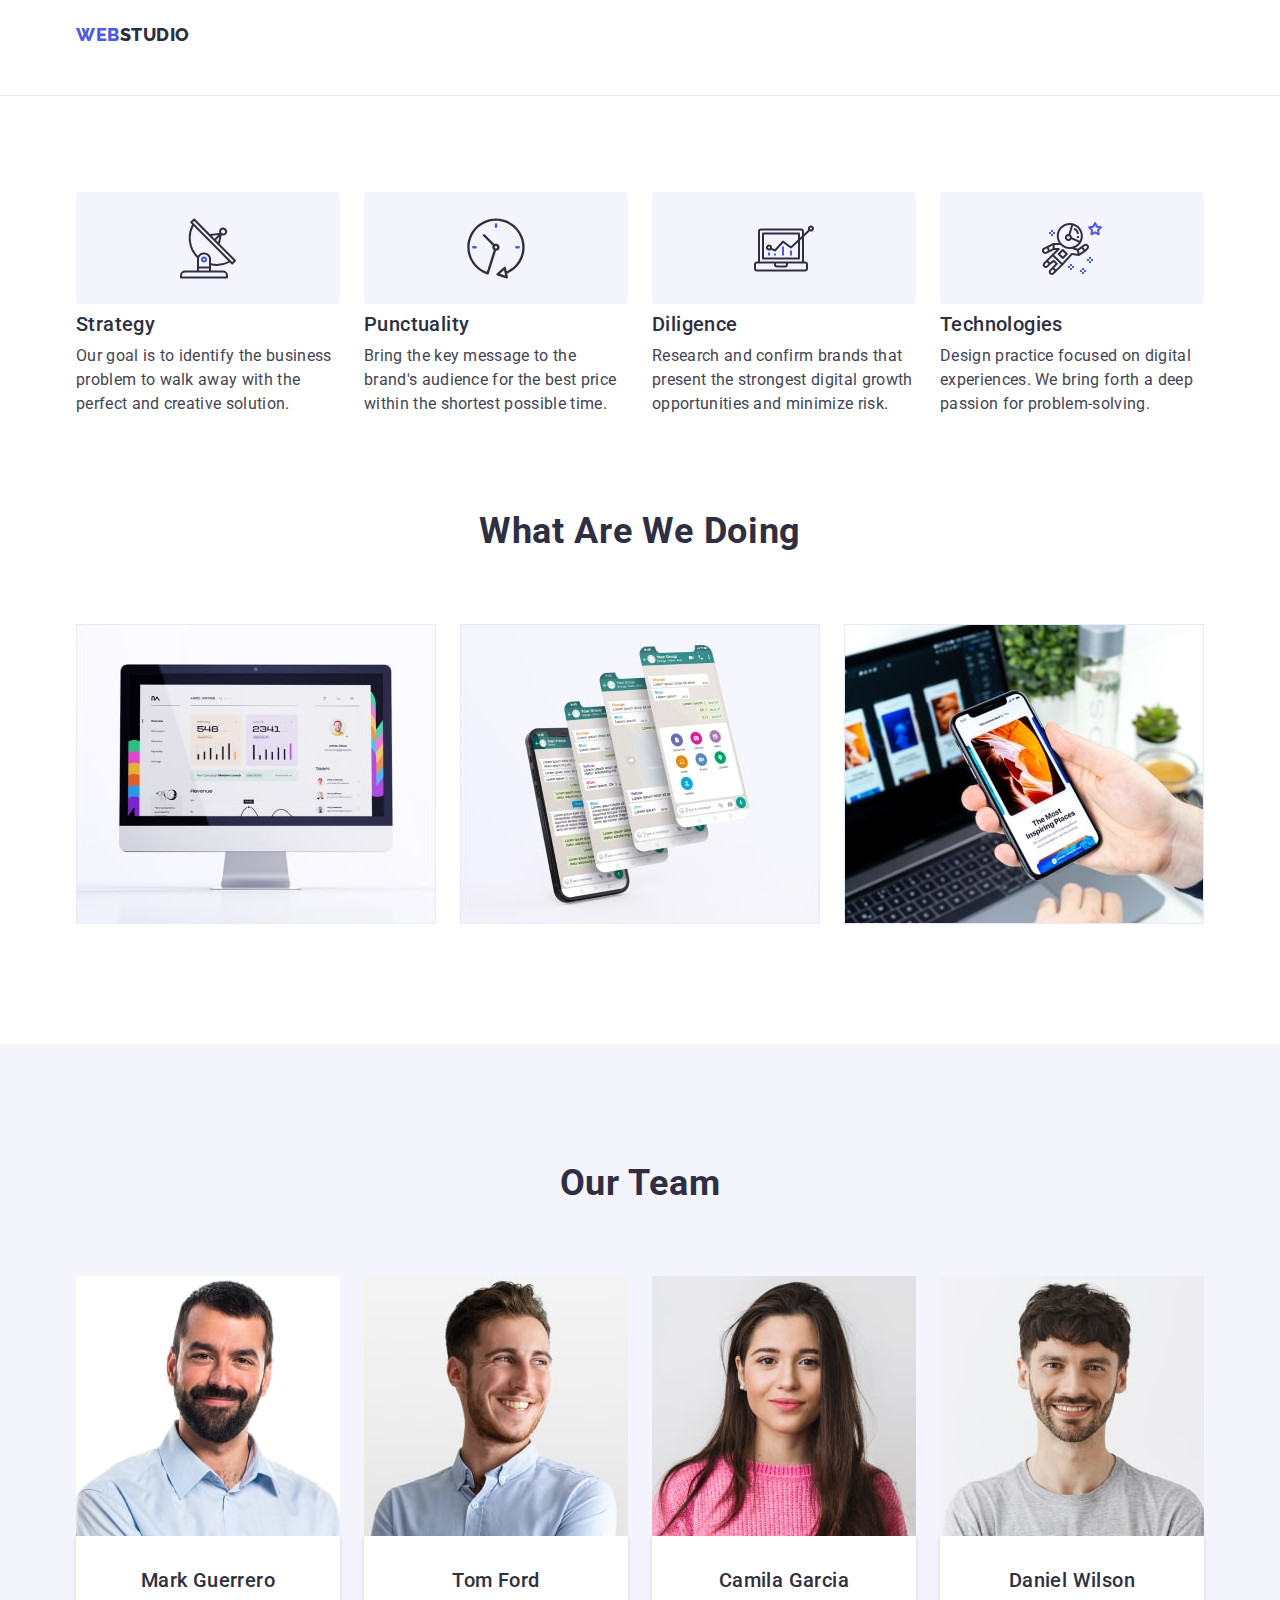
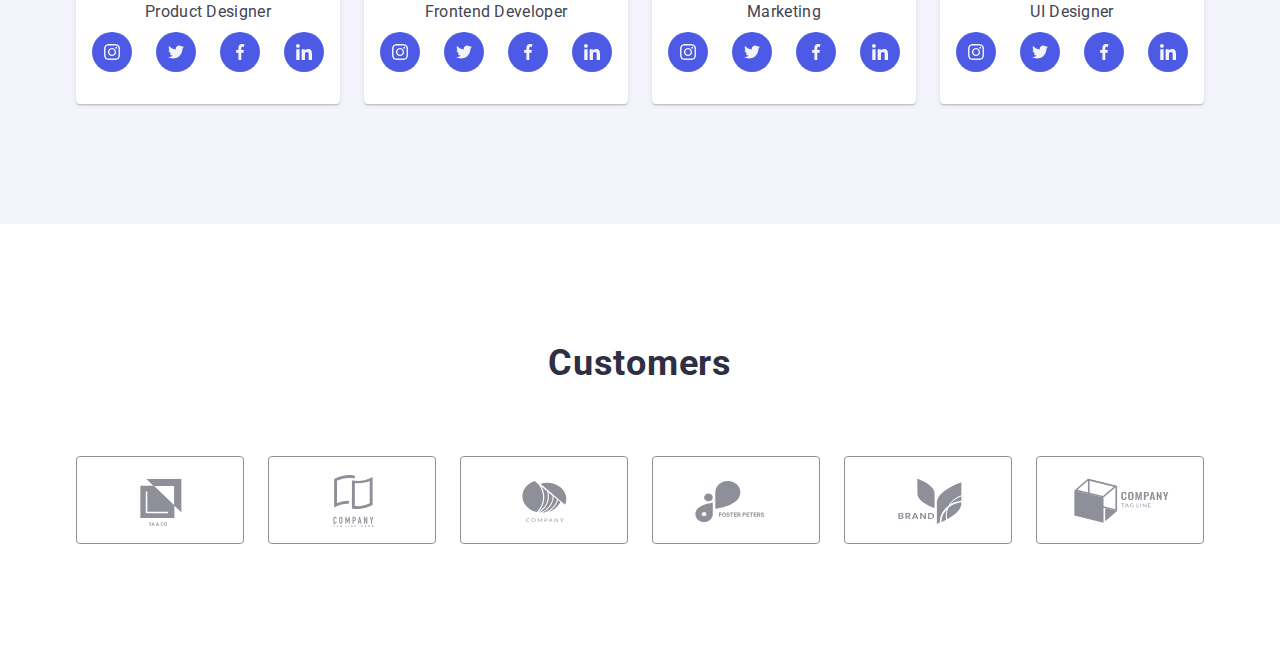
==== index.html @ 1ae174f0 "work-7.2" ====
<!DOCTYPE html>
<html lang="en">
<head>
    <meta charset="UTF-8">
    <meta http-equiv="X-UA-Compatible" content="IE=edge">
    <meta name="viewport" content="width=device-width, initial-scale=1.0">
    <title>WebStudio</title>
    <link rel="stylesheet" href="./css/style.css">
    <link rel="stylesheet" href="./css/media.css">
    <link rel="preconnect" href="https://fonts.googleapis.com">
    <link rel="preconnect" href="https://fonts.gstatic.com" crossorigin>
    <link href="https://fonts.googleapis.com/css2?family=Raleway:wght@800&family=Roboto:wght@400;500;700;900&display=swap"
        rel="stylesheet">
</head>
    <header class="header">
        <div class="container header-container">
            <nav class="nav_header">
                <a class="logo link" href="./index.html">Web<span class="span">Studio</span></a>
            <ul class="header-menu list">
                <li><a class="link-menu link link-presence link-menu-active" href="./index.html">Studio</a></li>
                <li><a class="link-menu link" href="./portfolio.html">Portfolio</a></li> 
                <li><a class="link-menu link" href="">Contacts</a></li>
            </ul>
            </nav>
            <address class="adress-items">
            <ul class="adress-menu list">
                <li><a class="adress link" href="mailto:info@devstudio.com">info@devstudio.com</a></li>
                <li><a class="adress link" href="tel:+110001111111">+11 (000) 111-11-11</a></li>
            </ul>
            </address>
        </div>
        <button class="mobile-menu-open" type="button" data-mobil-open>
            <svg class="icon-burger" width="32" height="22">
                <use href="./images/symbol-defs.svg#icon-charm_menu-hamburger"></use>
            </svg>
        </button>
        <div class="mobile-menu is-hidden" data-mobil>
            <div class="container mobile-menu-container">
                <button class="close-mobile-button" data-mobil-close type="button">
                    <svg class="close-mobile-button-icon">
                        <use href="./images/symbol-defs.svg#icon-close-black"></use>
                    </svg>
                </button>
                <div class="mobile-thumb">
                    <ul class="mobile-nav list">
                        <li class="mobile-nav-item">
                            <a class="mobile-nav-link link current" href="./index.html">Studio</a>
                        </li>
                        <li class="mobile-nav-item">
                            <a class="mobile-nav-link link" href="./portfolio.html">Portfolio</a>
                        </li>
                        <li class="mobile-nav-item">
                            <a class="mobile-nav-link link" href="#">Contacts</a>
                        </li>
                    </ul>
                    <div class="soc-thumb">
                        <address class="mobile-contacts">
                            <ul class="mobile-contacts-list list">
                                <li class="mobile-contacts-list-item">
                                    <a class="mobile-contacts-list-item-link link tel" href="tel:+110001111111">+11 (000)
                                        111-11-11</a>
                                </li>
                                <li class="mobile-contacts-list-item">
                                    <a class="mobile-contacts-list-item-link link mail"
                                        href="mailto:info@devstudio.com">info@devstudio.com</a>
                                </li>
                            </ul>
                        </address>
                        <ul class="mobile-soc-list list">
                            <li class="mobile-soc-list-item">
                                <a class="mobile-soc-link link" href="#">
                                    <svg class="mobile-soc-icon">
                                        <use href="./images/icons/symbol-defs.svg#icon-instagram"></use>
                                    </svg>
                                </a>
                            </li>
                            <li class="mobile-soc-list-item">
                                <a class="mobile-soc-link link" href="#">
                                    <svg class="mobile-soc-icon">
                                        <use href="./images/icons/symbol-defs.svg#icon-twitter"></use>
                                    </svg>
                                </a>
                            </li>
                            <li class="mobile-soc-list-item">
                                <a class="mobile-soc-link link" href="#">
                                    <svg class="mobile-soc-icon">
                                        <use href="./images/icons/symbol-defs.svg#icon-facebook"></use>
                                    </svg>
                                </a>
                            </li>
                            <li class="mobile-soc-list-item">
                                <a class="mobile-soc-link link" href="#">
                                    <svg class="mobile-soc-icon">
                                        <use href="./images/icons/symbol-defs.svg#icon-linkedin"></use>
                                    </svg>
                                </a>
                            </li>
                        </ul>
                    </div>
                </div>
            </div>
        </div>
    </header>
    <main>
            <!--<section class="page">
                <div class="container">
                    <h1 class="title">Effective Solutions for Your Business</h1>
                    <button class="button" data-modal-open type="button">Order Service</button>
                </div >
            </section> -->
            <section class="caption">
                <div class="container">
                    <h2 hidden class="invisible-text">list</h2>
                    <ul class="caption-list list">
                        <li class="list-caption">
                            <div class="advantages">
                                <svg width="60" height="65">
                                    <use href="./images/symbol-defs.svg#icon-antenna"></use>
                                </svg>
                            </div>
                                <h3 class="section-subtitle">Strategy</h3>
                                <p class="text-suptitle">Our goal is to identify the business
                                    problem to walk away with the perfect and creative solution.</p>
                        </li>
                        <li class="list-caption">
                            <div class="advantages">
                                <svg width="60" height="65">
                                    <use href="./images/symbol-defs.svg#icon-clock"></use>
                                </svg>
                            </div>
                                <h3 class="section-subtitle">Punctuality</h3>
                                <p class="text-suptitle">Bring the key message to the brand's audience for the best price within the
                                    shortest possible
                                    time.</p>
                        </li>
                        <li class="list-caption">
                            <div class="advantages">
                                <svg width="60" height="65">
                                    <use href="./images/symbol-defs.svg#icon-diagram"></use>
                                </svg>
                            </div>
                                <h3 class="section-subtitle">Diligence</h3>
                                <p class="text-suptitle">Research and confirm brands that present the strongest digital growth
                                    opportunities and
                                    minimize risk.</p>
                        </li>
                        <li class="list-caption">
                            <div class="advantages">
                                <svg width="60" height="65">
                                    <use href="./images/symbol-defs.svg#icon-astronaut"></use>
                                </svg>
                            </div>
                                <h3 class="section-subtitle">Technologies</h3>
                                <p class="text-suptitle">Design practice focused on digital experiences. We bring forth a deep
                                    passion for
                                    problem-solving.</p>
                        </li>
                    </ul>
                </div>
            </section>
            <section class="menu">
                <div class="container">
                    <h2 class="menu-title">What are we doing</h2>
                    <ul class="img-items list">
                        <li class="menu-img"><img src="./images/img_1.jpg" alt="computer" width="360"></li>
                        <li class="menu-img"><img src="./images/img_2.jpg" alt="website" width="360"></li>
                        <li class="menu-img"><img src="./images/img_3.jpg" alt="mobile" width="360"></li>
                    </ul>
                </div >
            </section>
            <section class="list-teams">
                <div class="container">  <!--teams-container-->
                    <h2 class="team-title">Our Team</h2>
                    <ul class="team-items list">
                        <li class="team-desc">
                            <img src="./images/img_4.jpg" alt="foto" width="264">
                            <div class="team-pl">
                                <h3 class="name">Mark Guerrero</h3>
                                <p class="team-text">Product Designer</p>
                                <ul class="team-soc-list list">
                                    <li class="team-soc-item">
                                        <a href="" class="team-soc-link link">
                                            <svg width="16" height="16" class="team-soc-icon">
                                                <use href="./images/symbol-defs.svg#icon-instagram"></use>
                                            </svg>
                                        </a></li>
                                    <li class="team-soc-item">
                                        <a href="" class="team-soc-link link">
                                            <svg width="16" height="16" class="team-soc-icon">
                                                <use href="./images/symbol-defs.svg#icon-twitter"></use>
                                            </svg>
                                        </a></li>
                                    <li class="team-soc-item">
                                        <a href="" class="team-soc-link link">
                                            <svg width="16" height="16" class="team-soc-icon">
                                                <use href="./images/symbol-defs.svg#icon-facebook"></use>
                                            </svg>
                                        </a></li>
                                    <li class="team-soc-item">
                                        <a href="" class="team-soc-link link">
                                            <svg width="16" height="16" class="team-soc-icon">
                                                <use href="./images/symbol-defs.svg#icon-linkedin"></use>
                                            </svg>
                                        </a></li>
                                </ul>
                            </div >
                        </li>
                        <li class="team-desc">
                            <img src="./images/img_5.jpg" alt="foto" width="264">
                            <div class="team-pl">
                                <h3 class="name">Tom Ford</h3>
                                <p class="team-text">Frontend Developer</p>
                                <ul class="team-soc-list list">
                                    <li class="team-soc-item">
                                        <a href="" class="team-soc-link link">
                                            <svg width="16" height="16" class="team-soc-icon">
                                                <use href="./images/symbol-defs.svg#icon-instagram"></use>
                                            </svg>
                                        </a>
                                    </li>
                                    <li class="team-soc-item">
                                        <a href="" class="team-soc-link link">
                                            <svg width="16" height="16" class="team-soc-icon">
                                                <use href="./images/symbol-defs.svg#icon-twitter"></use>
                                            </svg>
                                        </a>
                                    </li>
                                    <li class="team-soc-item">
                                        <a href="" class="team-soc-link link">
                                            <svg width="16" height="16" class="team-soc-icon">
                                                <use href="./images/symbol-defs.svg#icon-facebook"></use>
                                            </svg>
                                        </a>
                                    </li>
                                    <li class="team-soc-item">
                                        <a href="" class="team-soc-link link">
                                            <svg width="16" height="16" class="team-soc-icon">
                                                <use href="./images/symbol-defs.svg#icon-linkedin"></use>
                                            </svg>
                                        </a>
                                    </li>
                                </ul>
                            </div >
                        </li>
                        <li class="team-desc">
                            <img src="./images/img_6.jpg" alt="foto" width="264">
                            <div class="team-pl">
                                <h3 class="name">Camila Garcia</h3>
                                <p class="team-text">Marketing</p>
                                <ul class="team-soc-list list">
                                    <li class="team-soc-item">
                                        <a href="" class="team-soc-link link">
                                            <svg width="16" height="16" class="team-soc-icon">
                                                <use href="./images/symbol-defs.svg#icon-instagram"></use>
                                            </svg>
                                        </a>
                                    </li>
                                    <li class="team-soc-item">
                                        <a href="" class="team-soc-link link">
                                            <svg width="16" height="16" class="team-soc-icon">
                                                <use href="./images/symbol-defs.svg#icon-twitter"></use>
                                            </svg>
                                        </a>
                                    </li>
                                    <li class="team-soc-item">
                                        <a href="" class="team-soc-link link">
                                            <svg width="16" height="16" class="team-soc-icon">
                                                <use href="./images/symbol-defs.svg#icon-facebook"></use>
                                            </svg>
                                        </a>
                                    </li>
                                    <li class="team-soc-item">
                                        <a href="" class="team-soc-link link">
                                            <svg width="16" height="16" class="team-soc-icon">
                                                <use href="./images/symbol-defs.svg#icon-linkedin"></use>
                                            </svg>
                                        </a>
                                    </li>
                                </ul>
                            </div >
                        </li>
                        <li class="team-desc">
                            <img src="./images/img_7.jpg" alt="foto" width="264">
                            <div class="team-pl">
                                <h3 class="name">Daniel Wilson</h3>
                                <p class="team-text">UI Designer</p>
                                <ul class="team-soc-list list">
                                    <li class="team-soc-item">
                                        <a href="" class="team-soc-link link">
                                            <svg width="16" height="16" class="team-soc-icon">
                                                <use href="./images/symbol-defs.svg#icon-instagram"></use>
                                            </svg>
                                        </a>
                                    </li>
                                    <li class="team-soc-item">
                                        <a href="" class="team-soc-link link">
                                            <svg width="16" height="16" class="team-soc-icon">
                                                <use href="./images/symbol-defs.svg#icon-twitter"></use>
                                            </svg>
                                        </a>
                                    </li>
                                    <li class="team-soc-item">
                                        <a href="" class="team-soc-link link">
                                            <svg width="16" height="16" class="team-soc-icon">
                                                <use href="./images/symbol-defs.svg#icon-facebook"></use>
                                            </svg>
                                        </a>
                                    </li>
                                    <li class="team-soc-item">
                                        <a href="" class="team-soc-link link">
                                            <svg width="16" height="16" class="team-soc-icon">
                                                <use href="./images/symbol-defs.svg#icon-linkedin"></use>
                                            </svg>
                                        </a>
                                    </li>
                                </ul>
                            </div >
                        </li>
                    </ul>
                </div >
            </section>
            <section class="section-customers">
                <div class="container">
                    <h2 class="customers-title">Customers</h2>
                    <ul class="customers-logo-box list">
                        <li class="customers-box">
                            <a href="" class="customers-block">
                                <svg width="104" height="56">
                                    <use href="./images/symbol-defs.svg#icon-logo-yaco"></use>
                                </svg>
                            </a>
                        </li>
                        <li class="customers-box">
                            <a href="" class="customers-block">
                                <svg width="104" height="56">
                                    <use href="./images/symbol-defs.svg#icon-logo-tagline"></use>
                                </svg>
                            </a>
                        </li>
                        <li class="customers-box">
                            <a href="" class="customers-block">
                                <svg width="104" height="56">
                                    <use href="./images/symbol-defs.svg#icon-logo-company"></use>
                                </svg>
                            </a>
                        </li>
                        <li class="customers-box">
                            <a href="" class="customers-block">
                                <svg width="104" height="56">
                                    <use href="./images/symbol-defs.svg#icon-logo-foster"></use>
                                </svg>
                            </a>
                        </li>
                        <li class="customers-box">
                            <a href="" class="customers-block">
                                <svg width="104" height="56">
                                    <use href="./images/symbol-defs.svg#icon-logo-brand"></use>
                                </svg>
                            </a>
                        </li>
                        <li class="customers-box">
                            <a href="" class="customers-block">
                                <svg width="104" height="56">
                                    <use href="./images/symbol-defs.svg#icon-logo-tagline2"></use>
                                </svg>
                            </a>
                        </li>
                    </ul>
                </div>
            </section>
    </main>
            <!--<footer class="footer">
                <div class="container footer-container">
                    <div class="footer-text-logo">
                        <a class="logo link" href="./index.html">Web<span class="span_footer">Studio</span></a>
                        <p class="footer-text">Increase the flow of customers and sales for your business with digital marketing &
                            growth solutions.</p>
                    </div>
                    <div class="footer-logo-group">
                        <p class="footer-social-text">Social media</p>
                        <ul class="footer-logo-block list">
                            <li class="footer-logo">
                                <a href="" class="footer-social-box">
                                    <svg width="24" height="24" class="footer-soc-icon">
                                        <use href="./images/symbol-defs.svg#icon-instagram"></use>
                                    </svg>
                                </a>
                            </li>
                            <li class="footer-logo">
                                <a href="" class="footer-social-box">
                                    <svg width="24" height="24">
                                        <use href="./images/symbol-defs.svg#icon-twitter"></use>
                                    </svg>
                                </a>
                            </li>
                            <li class="footer-logo">
                                <a href="" class="footer-social-box">
                                    <svg width="24" height="24">
                                        <use href="./images/symbol-defs.svg#icon-facebook"></use>
                                    </svg>
                                </a>
                            </li>
                            <li class="footer-logo">
                                <a href="" class="footer-social-box">
                                    <svg width="24" height="24">
                                        <use href="./images/symbol-defs.svg#icon-linkedin"></use>
                                    </svg>
                                </a>
                            </li>
                        </ul>
                    </div>
                    <div class="container3">
                        <form class="form-footer">
                            <p class="subscibe-title">Subscribe</p>
                            <div class="form-div">
                                <label class="label-sub">
                                    <input class="input-text" type="email" name="email" id="email" autocomplete="on" placeholder="E-mail" />
                                </label>
                                <button type="submit" class="btn-footer">
                                    <span class="btn-submit">Subscribe</span>
                                    <svg class="button-item" width="24" height="24">
                                        <use href="./images/symbol-defs.svg#icon-icon-send"></use>
                                    </svg>
                                </button>
                            </div>
                        </form>
                    </div>
                </div>
            </footer> -->
            <!--<div class="backdrop is-hidden" data-modal>
                <div class="modal">
                    <button type="button" class="modal-close" data-modal-close>
                        <svg width="8" height="8" class="modal-close-icon">
                            <use href="./images/symbol-defs.svg#icon-close-black"></use>
                        </svg>
                    </button>
                    <p class="modal-title" title="Modal title">Leave your contacts and we will call you back</p>
                    <form class="model-form">
                        <div class="modal-field">
                            <label for="name" class="modal-label-text">Name</label>
                            <div class="input-wrap">
                                <input type="tel" class="modal-input" name="User-phone">
                                <svg class="modal-input-icon" width="18px" height="24">
                                    <use href="./images/symbol-defs.svg#icon-person"></use>
                                </svg>
                            </div>
                        </div>
                        <div class="modal-field">
                            <label for="name" class="modal-label-text">Phone</label>
                            <div class="input-wrap">
                                <input type="tel" class="modal-input" name="User-phone">
                                <svg class="modal-input-icon" width="18px" height="24">
                                    <use href="./images/symbol-defs.svg#icon-phone"></use>
                                </svg>
                            </div>
                        </div>
                        <div class="modal-field">
                            <label for="name" class="modal-label-text">Email</label>
                            <div class="input-wrap">
                                <input type="tel" class="modal-input" name="User-phone">
                                <svg class="modal-input-icon" width="18px" height="24">
                                    <use href="./images/symbol-defs.svg#icon-email"></use>
                                </svg>
                            </div>
                            <div class="input-wrap">
                                <label class="modal-label-text" for="comment">Comment</label>
                                <textarea 
                                name="comment" 
                                id="comment" 
                                class="modal-textarea"
                                placeholder="Text input"
                                ></textarea>
                            </div>
                            <div class="modal-field">
                                <input class="modal-check visually-hidden"
                                type="checkbox"
                                id="privacy"
                                name="user-privacy"
                                value="true"
                                />
                                <label for="privacy" class="check-text">I accept the terms and conditions of the <a href="" class="check-text-link">Privacy Policy</a></label>
                                <button class="modal-btn-send" type="submit">Send</button>
                            </div>
                        </div>
                    </form>
                </div>
            </div> -->
            <script src="./js/model.js"></script>
</body>
</html>
---- css/style.css ----
*,
*::before,
*::after{
    box-sizing: border-box;
}

:root{
    --iris-color: #4D5AE5;
    --ocean-color: #404BBF;
    --navy-blue-color: #2E2F42;
    --slate-color: #434455;
    --light-slate-color: #8E8F99;
    --cornflower-color: #E7E9FC;
    --cloud-color: #F4F4FD;
    --grey-color: #2E2F42;
    --white-color: #ffffff;
    --green: #31D0AA;
    --dairy: #FCFCFC;
    --cornflower: #E7E9FC;
    --cubic: 250ms cubic-bezier(0.4, 0, 0.2, 1);
}

p, h1, h2, h3, h4, h5, h6 {
    margin: 0;
}

ul{
    padding-left: 0;
    margin: 0;
}

address{
    font-style: normal;
}

button{
    cursor: pointer;
}

body {
    font-family: 'Roboto', sans-serif;
    color: #434455;
    margin: 0;
}

img{
    display: block;
}

.list {
    list-style: none;
}

.link {
    text-decoration: none;
}

.container {
    padding-right: 15px;
    padding-left: 15px;
}

.visually-hidden {
    position: absolute;
    width: 1px;
    height: 1px;
    margin: -1px;
    border: 0;
    padding: 0;

    white-space: nowrap;
    clip-path: inset(100%);
    clip: rect(0 0 0 0);
    overflow: hidden;
}

/*-------------------------HEADER--------------------------*/

.header{
    padding-top: 24px;
    padding-bottom: 24px;
    border-bottom: 1px solid var(--cornflower-color);
}

.header-container{
    display: flex;
    align-items: center;
}

.header-menu{
    display: none;
}

/*.header-menu{
    display: flex;
    margin: 0 auto;
    gap: 40px;
}*/


.nav_header{
    display: flex;
    align-items: center;
    margin-right: auto;
}

.logo{
    font-family: 'Raleway', sans-serif;
    color: var(--iris-color);
    font-weight: 800;
    font-size: 18px;
    line-height: 1.17;          
    letter-spacing: 0.03em;
    text-transform: uppercase;
    margin-right: 76px;
}

.span {
    color: var(--grey-color);
}



.link-menu{
    color: var(--grey-color);
    font-family: 'Roboto', sans-serif;
    font-weight: 500;
    font-size: 16px;
    line-height: 1.5;
    letter-spacing: 0.02em;
    
    transition: color var(--cubic);
}

.link-presence::after{
    content:'';
    display: block;
    position: relative;
    top: 25px;
    width: 100%;
    height: 4px;
    border-radius: 2px;
    background-color: var(--ocean-color);

}

.link-menu:hover,
.link-menu:focus {                                                              
    color: var(--ocean-color);
}

.link-menu-active{
    color: var(--ocean-color);
}
.adress-menu {
    display: none;
}

/*.adress-menu {
    display: flex;
    margin: 0 auto;
    gap: 40px;
}*/

.adress{
    color: var(--slate-color);
    font-size: 16px;
    line-height: 1.5;
    text-decoration: none;
    letter-spacing: 0.02em;

    transition: color var(--cubic);
}

.adress:hover,
.adress:focus{   
    color: var(--ocean-color);
}
/*-------------------------MOBILE-MENU--------------------------*/
.mobile-menu-open {
    background-color: transparent;
    border: none;

    padding: 0;
    line-height: 0;
}

.mobile-menu {
    position: fixed;
    width: 100%;
    height: 100%;
    top: 0;
    left: 0;
    z-index: 100;

    background-color: #ffffff;
    box-shadow: 0px 2px 1px rgba(46, 47, 66, 0.08),
        0px 1px 1px rgba(46, 47, 66, 0.16), 0px 1px 6px rgba(46, 47, 66, 0.08);

    transition: opacity var(--anim-dur-func), visibility var(--anim-dur-func);
}

.is-hidden {
    opacity: 0;
    visibility: hidden;
    pointer-events: none;
}

.mobile-menu.is-hidden .mobile-menu {
    box-shadow: none;
    transform: translate(-50%, 100%) scale(0);
}

.mobile-menu-container {
    position: relative;
    height: 100%;
    padding-top: 80px;
    padding-left: 40px;
    padding-bottom: 40px;
}

.mobile-thumb {
    height: 100%;
    display: flex;
    flex-direction: column;
    justify-content: space-between;
}

.close-mobile-button {
    position: absolute;
    top: 24px;
    right: 24px;
    display: flex;
    justify-content: center;
    align-items: center;
    width: 24px;
    height: 24px;
    background-color: #e7e9fc10;
    border: 1px solid #2e2f4210;
    border-radius: 50%;
    transition: background-color var(--anim-dur-func), border var(--anim-dur-func);
}

.close-mobile-button:hover,
.close-mobile-button:focus {
    background-color: var(--accent-color);
    border-color: transparent;
}

.close-mobile-button-icon {
    width: 8px;
    height: 8px;
    fill: var(--grey-color);
    transition: fill var(--cubic);
}

.close-mobile-button:hover .close-mobile-button-icon,
.close-mobile-button:focus .close-mobile-button-icon {
    fill: #ffffff;
}

.mobile-nav-link {
    font-weight: 700;
    font-size: 36px;
    line-height: 1.11;
    letter-spacing: 0.02em;
    text-transform: capitalize;
    color: #2e2f42;
    transition: color var(--anim-dur-func);
}

.mobile-nav-link:hover,
.mobile-nav-link:focus {
    color: #404bbf;
}

.mobile-nav-item {
    margin-bottom: 40px;
}

.mobile-nav-link.current {
    color: var(--accent-color);
}

.mobile-contacts-list {
    display: flex;
    flex-direction: column;
    gap: 40px;
}

.mobile-contacts-list-item-link {
    transition: color var(--anim-dur-func);
}

.mobile-contacts-list-item-link.tel {
    font-weight: 700;
    font-size: 36px;
    line-height: 1.11;
    letter-spacing: 0.02em;
    text-transform: capitalize;
    font-style: normal;
    color: #434455;
}

.mobile-contacts-list-item-link.mail {
    font-style: normal;
    font-weight: 500;
    font-size: 20px;
    line-height: 1.2;
    letter-spacing: 0.02em;
    color: #434455;
}

.mobile-contacts-list-item-link:hover,
.mobile-contacts-list-item-link:focus {
    color: #4d5ae5;
}

.mobile-contacts {
    margin-bottom: 48px;
}

.mobile-soc-list {
    display: flex;
    gap: 56px;
    flex-wrap: wrap;
}

.mobile-soc-link {
    display: flex;
    justify-content: center;
    align-items: center;
    width: 40px;
    height: 40px;
    border-radius: 50%;
    background-color: #4d5ae5;
    transition: background-color var(--anim-dur-func);
}

.mobile-soc-link:hover,
.mobile-soc-link:focus {
    background-color: var(--accent-color);
}

.mobile-soc-icon {
    width: 24px;
    height: 24px;
    fill: #f4f4fd;
}

.menu {
    display: none;
}

.contacts {
    display: none;
}


/*-------------------------PAGE--------------------------*/

.page {
    background: var(--grey-color);
    background-image:linear-gradient(
    rgba(46, 47, 66, 0.7),
    rgba(46, 47, 66, 0.7)
    ),
    url(../images/hero-fon.jpg);
    background-repeat: no-repeat;
    background-position: center;
    background-size: cover;
    padding-top: 188px;
    padding-bottom: 188px;
    text-align: center;
    width: 1440px;
    margin-left: auto;
    margin-right: auto;
    
}

.title {
    font-weight: 700;
    color: var(--white-color);
    font-size: 56px;
    line-height: 1.07;
    letter-spacing: 0.02em;
    width: 496px;
    margin-right: auto;
    margin-left: auto;
    margin-bottom: 48px;
    
}

.button {
    font-family: 'Roboto', sans-serif;
    font-weight: 500;
    font-size: 16px;
    line-height: 1.5;
    letter-spacing: 0.04em;
    background-color: var(--iris-color);
    color: var(--white-color);
    padding: 16px 32px;
    box-shadow: 0px 4px 4px rgba(0, 0, 0, 0.15);
    border-radius: 4px;
    display: block;
    margin: 0 auto;
    border: none;

    transition: background-color var(--cubic);
}

.button:hover,
.button:focus { 
    background-color: var(--ocean-color);
}

.img-items{
    display: flex;
    gap: 24px;
}


/*-------------------------CAPTION--------------------------*/

.caption{
    padding-top: 96px;
    padding-bottom: 96px;
}

.caption-list{
    display: flex;
    flex-direction: column;
    gap: 72px;
}

.advantages {
    display: none;
}

.section-subtitle{
    margin-bottom: 8px;
    color: var(--grey-color);
    text-align: center;
    font-weight: 700;
    font-size: 36px;
    line-height: 1.11;
    letter-spacing: 0.02em;
}

.text-suptitle {
    font-size: 16px;
    font-weight: 500;
    line-height: 1.5;
    letter-spacing: 0.02em;
    color: var(--slate-color);
}

/*-------------------------MENU--------------------------*/

.menu {
    display: none;
}

.menu-title {
    font-weight: 700;
    font-size: 36px;
    line-height: 1.11;
    text-align: center;
    letter-spacing: 0.02em;
    text-transform: capitalize;
    color: var(--grey-color);
    margin-bottom: 72px;
}

.menu-img{}

/*-------------------------LIST_TEAMS--------------------------*/

.list-teams {
    background-color: var(--cloud-color);
    padding-top: 96px;
    padding-bottom: 96px;
}

.list-teams > .container {
    padding-left: 82px;
    padding-right: 82px;
}

.team-title {
    font-weight: 700;
    font-size: 36px;
    line-height: 1.11;
    text-align: center;
    letter-spacing: 0.02em;
    text-transform: capitalize;
    color: var(--grey-color);
    margin-bottom: 72px;
}

.team-items{
    display: flex;
    flex-direction: column;
    gap: 72px;
}

.team-desc {
    border-radius: 0 0 4px 4px;
}

.team-desc:hover .team-cover-text {
    transform: translateY(0);
}

.team-pl{
    padding: 32px 0;
    background: var(--white-color);
    box-shadow: 0px 1px 6px rgba(46, 47, 66, 0.08), 0px 1px 1px rgba(46, 47, 66, 0.16), 0px 2px 1px rgba(46, 47, 66, 0.08);
    border-radius: 0px 0px 4px 4px;
    text-align: center;
}

.name {
    font-weight: 500;
    font-size: 20px;
    line-height: 1.2;
    letter-spacing: 0.02em;
    color: var(--grey-color);
    margin-bottom: 8px;
}

.team-text {
    font-size: 16px;
    line-height: 1.5;
    letter-spacing: 0.02em;
    color: var(--slate-color);
    margin-bottom: 8px;
}

.team-soc-list {
    display: flex;
    justify-content: center;
    gap: 24px;
}

.team-soc-item {
    width: 40px;
    height: 40px;
}

.team-soc-link {
    width: 100%;
    height: 100%;
    border-radius: 50%;
    background-color: var(--iris-color);
    display: flex;
    align-items: center;
    justify-content: center;

    transition: background-color var(--cubic);
}

.team-soc-link:hover,
.team-soc-link:focus {
    background-color: var(--ocean-color);
}

.team-soc-icon {
    fill: var(--cloud-color);
}

/*---------------------------------------------------*/

.team-top-wrap{
    position: relative;
    overflow: hidden;
}

.team-cover-text{
    position: absolute;
    top: 0;
    left: 0;
    height: 100%;
    width: 100%;
    color: var(--cloud-color);
    font-size: 16px;
    line-height: 1.5;
    letter-spacing: 0.02em;
    padding: 40px 32px;
    background-color: var(--iris-color);
    transform: translateY(100%);
    transition: transform var(--cubic);
}



.team-cover{
    padding: 32px 16px;
    border: 1px solid  var(--cornflower-color);
    border-top: none;
}



/*-------------------------BUTTOM_ITEMS--------------------------*/
.section-main {
    padding-top: 96px;
    padding-bottom: 120px;
}

.button-items {
    display: flex;
    gap: 24px;
    justify-content: center;
}

.button-menu {
    font-family: 'Roboto', sans-serif;
    font-weight: 500;
    font-size: 16px;
    line-height: 1.5;
    letter-spacing: 0.04em;
    color: var(--iris-color);
    cursor: pointer;
    background-color: #F4F4FD;
    border-radius: 4px;
    border: 1px solid var(--cornflower-color);
    padding: 12px 24px ;

    transition: 
    background-color var(--cubic),
    color var(--cubic),
    box-shadow var(--cubic),
    border-color var(--cubic);
}

.button-menu:hover,
.button-menu:focus {
    background-color: var(--ocean-color); 
    color: var(--white-color);
    box-shadow: 0px 3px 1px rgba(0, 0, 0, 0.1), 0px 2px 1px rgba(0, 0, 0, 0.08), 0px 2px 2px rgba(0, 0, 0, 0.12);
    border-color: var(--ocean-color);
}

/*-------------------------ROW--------------------------*/


.portfolio-items {
    display: flex;
    gap: 48px 24px;
    flex-wrap: wrap;
    margin-top: 72px;
}

.project-card {
text-decoration: none;
transition: box-shadow var(--cubic);
}

.project-card:hover {
    display: block;
    box-shadow: 0px 1px 6px rgba(46, 47, 66, 0.08), 0px 1px 1px rgba(46, 47, 66, 0.16), 0px 2px 1px rgba(46, 47, 66, 0.08);
}

.subtitle {
    font-weight: 500;
    font-size: 20px;
    line-height: 1.2;
    letter-spacing: 0.02em;
    color: var(--grey-color);
    margin-bottom: 8px;
}

.potfolio-text {
    font-size: 16px;
    line-height: 1.5;
    letter-spacing: 0.02em;
    color: var(--slate-color);
}
/*-------------------------SECTION-CUSTOMERS--------------------------*/

.section-customers {
    padding-top: 96px;
    padding-bottom: 96px;
}

.section-paddings > .container {
    padding-left: 16px;
    padding-right: 16px;
}

.customers-title {
    font-weight: 700;
    font-size: 36px;
    line-height: 1.11;
    text-align: center;
    letter-spacing: 0.02em;
    text-transform: capitalize;
    color: var(--grey-color);
    margin-bottom: 72px;
}

.customers-logo-box {
    display: flex;
    justify-content: center;
    flex-wrap: wrap;
    column-gap: 16px;
    row-gap: 72px;
    
}


.customers-block {
    display: flex;
    flex-basis:  calc((100% - 1 * 16px) / 2);
    align-items: center;
    justify-content: center;
    width: 190px;
    height: 88px;
    fill: var(--light-slate-color);
    border: 1px solid var(--light-slate-color);
    border-radius: 4px;
    transition: 
    fill var(--cubic),
    border var(--cubic);
}
.customers-block:hover,
.customers-block:focus {
    fill: var(--ocean-color);
    border: 1px solid var(--ocean-color);
    border-radius: 4px;
}

/*-------------------------FOOTER--------------------------*/

.footer {
    background: var(--grey-color);
    padding-top: 100px;
    padding-bottom: 100px;
}
.footer-container{
    display: flex;
}

.logo-footer{
    font-family: 'Raleway', sans-serif;
    color: var(--iris-color);
    font-size: 18px;
    line-height: 1.17;
    letter-spacing: 0.03em;
    text-transform: uppercase;
    text-decoration: none;
}
.footer-text-logo{
    max-width: 264px;
}

.span_footer {
    color: var(--cloud-color);
}

.footer-text {
    font-size: 16px;
    line-height: 1.5;
    letter-spacing: 0.02em;
    color: var(--cornflower-color);
    margin-top: 16px;
}



.footer-logo-group {
    margin-left: 120px;
}

.footer-social-text {
    font-weight: 500;
    color: var(--white-color);
    font-size: 16px;
    line-height: 1.5;
    letter-spacing: 0.02em;
    margin-bottom: 16px;
}

.footer-logo-block {
    display: flex;
    gap: 16px;
    justify-content: center;
}

.list {}

.footer-logo {}

.footer-social-box {
    width: 40px;
    height: 40px;
    border-radius: 50%;
    background-color: var(--slate-color);
    display: flex;
    align-items: center;
    justify-content: center;

    transition: background-color var(--cubic);
}

.footer-social-box:hover,
.footer-social-box:focus{
    background-color: var(--green);
}
.footer-soc-icon {
    fill: var(--cloud-color);
}

.container3 {
    margin-left: 80px;
}

.form-footer input {
    font-size: 12px;
    line-height: 1.33;
    letter-spacing: 0.04em;
    color: var(--white-color);
    border: 1px solid var(--white-color);
    filter: drop-shadow(0px 4px 4px rgba(0, 0, 0, 0.15));
    border-radius: 4px;
    padding: 0 16px 0 16px;
    height: 40px;
    width: 264px;
    background-color: transparent;
    outline: 0;
}

.subscibe-title {
    font-weight: 500;
    font-size: 16px;
    line-height: 1.5;
    letter-spacing: 0.02em;
    margin-bottom: 16px;
    color: var(--white-color);
}

.input-text::placeholder{
    font-size: 12px;
    line-height: 24px;
    color: var(--white-color);
}

.form-div {
    display: flex;
}

.btn-footer {
    display: flex;
    padding: 8px 24px;
    border-radius: 4px;
    border: 0;
    cursor: pointer;
    margin-left: 24px;
    background: var(--iris-color);
    transition: background-color var(--cubic);
}

.btn-footer:hover,
.btn-footer:focus {
    background-color: var(--ocean-color);
}

.btn-submit {
    font-family: 'Roboto', sans-serif;
    font-weight: 500;
    letter-spacing: 0.04em;
    font-size: 16px;
    line-height: 1.5;
    color: var(--white-color);
    margin-right: 16px;
    padding: 0;
    border: none;
}

.button-icon {
    display: inline-flex;
    align-items: center;
}

.button-item {}



/*-------------------------BACKDROP--------------------------*/



.backdrop{
    position: fixed;
    top: 0;
    left: 0;
    width: 100%;
    height: 100%;
    background-color: #2e2f4293;
    transition: opacity var(--cubic), visibility var(--cubic);
    opacity: 1;
}

.modal{
    width: 408px;
    background-color: var(--dairy);
    border-radius: 4px;
    position: absolute;
    top: 50%;
    left: 50%;
    padding: 72px 24px 24px;
    transform: translate(-50%, -50%) scale(1);
    transition: transform var(--cubic);
}

.backdrop.is-hidden .modal{
    transform: translate(-50%, -50%) scale(0);
}

.modal-close{
    display: block;
    background-color: var(--cornflower);
    border-radius: 50%;
    border: 0;
    padding: 5px 8px;
    border: 1px solid rgba(0, 0, 0, 0.1);
    position: absolute;
    right: 24px;
    top: 24px;
    transition: background-color var(--cubic);
}

.modal-close:hover,
.modal-close:focus {
    background-color: var(--ocean-color);
    border-color: transparent;
}

.modal-close:hover .modal-close-icon,
.modal-close:hover .modal-close-icon {
    fill: var(--white-color);
}

.modal-close-icon{
    fill: var(--navy-blue-color);
}

.is-hidden{
    opacity: 0;
    visibility: hidden;
    pointer-events: none;
}

.modal-title{
    font-weight: 500;
    font-size: 16px;
    line-height: 1.5;
    color: var(--grey-color);
    text-align: center;
    margin-bottom: 16px;
}

.modal-field{
    margin-bottom: 8px;
}

.input-wrap{
    position: relative;
}

.modal-input{
    width: 100%;
    height: 40px;
    padding: 11px 38px;
    border: 1px solid rgba(46, 47, 66, 0.4);
    border-radius: 4px;
    font-size: 12px;
    line-height: 1.17;
    letter-spacing: 0.04em;
    color: var(--grey-color);
    outline: transparent;
    transition: border var(--cubic);
}

.modal-label-text{
    display: inline-block;
    font-size: 12px;
    margin-bottom: 5px;
    color: var(--light-slate-color);
    
}

.modal-input:focus {
    border-color: var(--ocean-color);
}



.modal-textarea{
    width: 100%;
    height: 120px;
    border: 1px solid rgba(46, 47, 66, 0.4);
    border-radius: 4px;
    outline: transparent;
    background-color: transparent;
    resize: none;
    padding: 8px 16px;
    font-size: 12px;
    line-height: 1.17;
    letter-spacing: 0.04em;
}

.modal-textarea::placeholder{
    color: rgba(46, 47, 66, 0.4);
    font-size: 12px;
    font-weight: 400;
    line-height: 1.16;
    letter-spacing: 0.04em;
}

.modal-textarea:focus {
    border-color: var(--ocean-color);
}

.modal-input-icon{
    position: absolute;
    top: 0;
    left: 0;
    top: 50%;
    transform: translateY(-50%);
    left: 16px;
    transition: fill var(--cubic);
        ;
}

.modal-input:focus+.modal-input-icon {
    fill: var(--ocean-color);
}

.modal-check:checked + .check-text::before {
    border: none;
    background-image: url(../images/vector.svg);
    background-color: var(--ocean-color);
    background-repeat: no-repeat;
    background-position: center;
    padding: 4px 3px;
}

.check-text{
    display: flex;
    font-weight: 400;
    font-size: 12px;
    color: var(--light-slate-color);
    text-align: center;
    margin-bottom: 24px;
    margin-top: 16px;
}

.check-text::before {
    content: '';
    width: 16px;
    height: 16px;
    border-radius: 2px;
    border: 1px solid rgba(46, 47, 66, 0.4);
    display: block;
    margin-right: 8px;
    transition: background-color var(--cubic);
}

.check-text-link{
    margin-left: 5px;
    color: var(--iris-color);
}

.modal-btn-send{
    display: block;
    width: 169px;
    height: 56px;
    margin: 0 auto;
    text-align: center;
    padding: 16px 32px;
    border: none;
    border-radius: 4px;
    background-color: var(--iris-color);
    color: var(--white-color);
    font-family: inherit;
    font-weight: 500;
    font-size: 16px;
    line-height: 1.5;
    letter-spacing: 0.04em;
    box-shadow: 0px 4px 4px rgba(0, 0, 0, 0.15);
    transition: background-color var(--cubic);
    cursor: pointer;
}

.modal-btn-send:hover,
.modal-btm-send:focus {
    background-color: var(--ocean-color);
}
---- css/media.css ----
@media screen and (min-width: 480px) {
    .container {
        width: 428px;
        margin-left: auto;
        margin-right: auto;
    }
}

@media screen and (min-width: 768px) { /*-----768-----*/
    .container{
        width: 768px;
    }

/*-------------------------CAPTION--------------------------*/

    .caption-list {
        display: flex;
        flex-direction: row;
        flex-wrap: wrap;
        column-gap: 24px;
        row-gap: 72px;
}
    .list-caption {
        flex-basis: calc((100% - 1 * 24px) / 2);
}
    .section-subtitle{
        text-align: start;
}
/*------------------------LIST_TEAMS-------------------------*/
    .team-items{
        flex-direction: row;
        flex-wrap: wrap;
        column-gap: 24px;
        row-gap: 64px;
}
/*-----------------------SECTION-CUSTOMERS---------------------*/
    .customers-logo-box{
        column-gap: 24px;
        row-gap: 72px;
}
    .customers-block{
        flex-basis: calc((100% - 3 * 24px) / 4);
        width: 168px;
}
}

@media screen and (min-width: 1200px) {   /*-----1200---------*/
    .container {
        width: 1158px;
        margin-left: auto;
        margin-right: auto;
        padding-left: 15px;
        padding-right: 15px;
}
/*----------------------------CAPTION--------------------------*/
    .caption-list{
        gap: 24px;
}
    .list-caption {
        width: calc((100% - 3 * 24px) / 4);
}
    .advantages {
        display: flex;
        align-items: center;
        justify-content: center;
        height: 112px;
        border-radius: 4px;
        background-color: var(--cloud-color);
    }
    .caption-list {
        flex-wrap: nowrap;
    }
    .section-subtitle {
        font-weight: 500;
        font-size: 20px;
        line-height: 1.2;
        letter-spacing: 0.02em;
        margin-bottom: 8px;
        margin-top: 8px;
        color: var(--grey-color);
    }
    .text-suptitle {
        font-weight: 400;
    }
/*-------------------------MENU--------------------------*/
    .menu {
        display: block;
        padding-bottom: 120px;
}

/*-------------------------LIST_TEAMS-------------------------*/
    .list-teams{
        padding-top: 120px;
        padding-bottom: 120px;
}
    .list-teams>.container{
        margin-right: auto;
        margin-left: auto;
        padding-left: 15px;
        padding-right: 15px;
    }

    .team-desc {
        flex-basis: calc((100% - 3 * 24px) / 4);
}
    .team-items {
        flex-wrap: wrap;
        column-gap: 24px;
    }
/*-------------------------SECTION-CUSTOMERS------------------------*/
    .section-customers{
        padding-top: 120px;
        padding-bottom: 120px;
    }
    .customers-logo-box {
        gap: 24px;
    }
        .customers-block {
        flex-basis: calc((100% - 5 * 24px) / 6);
    }
}
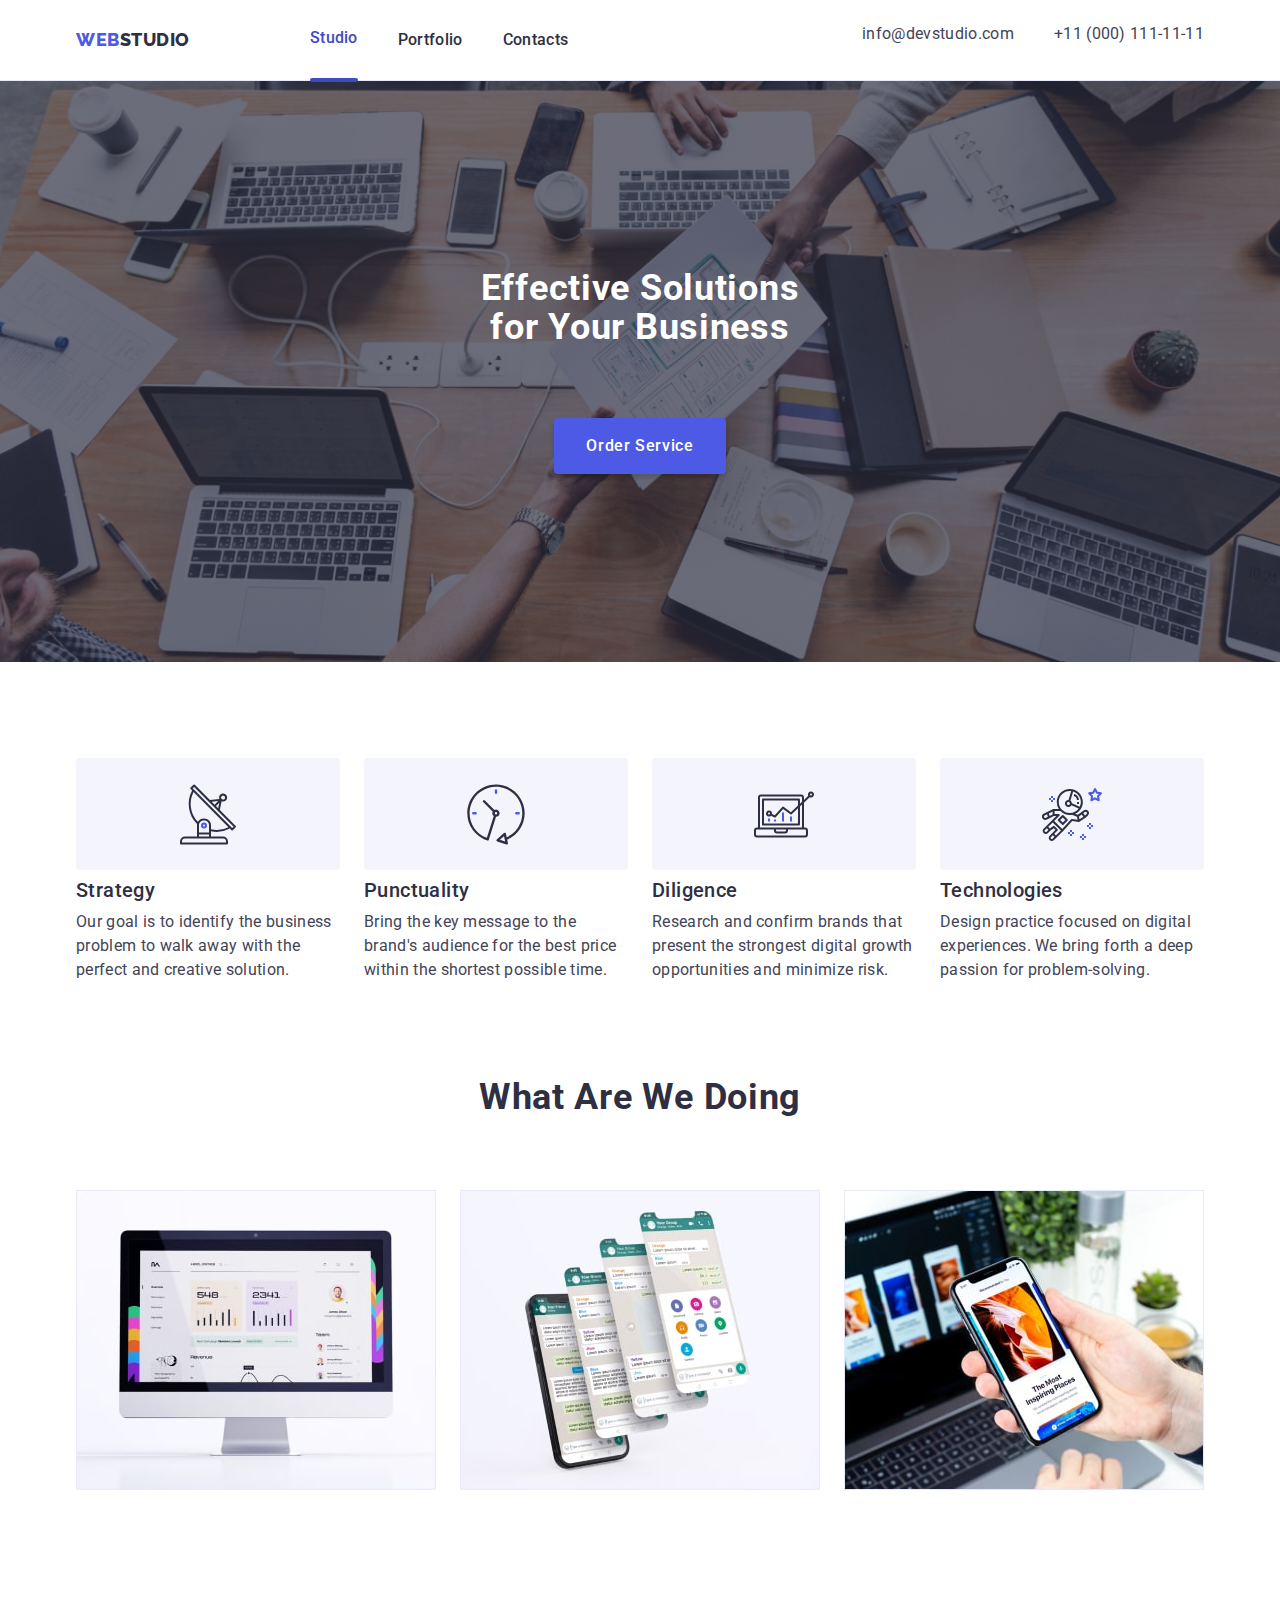
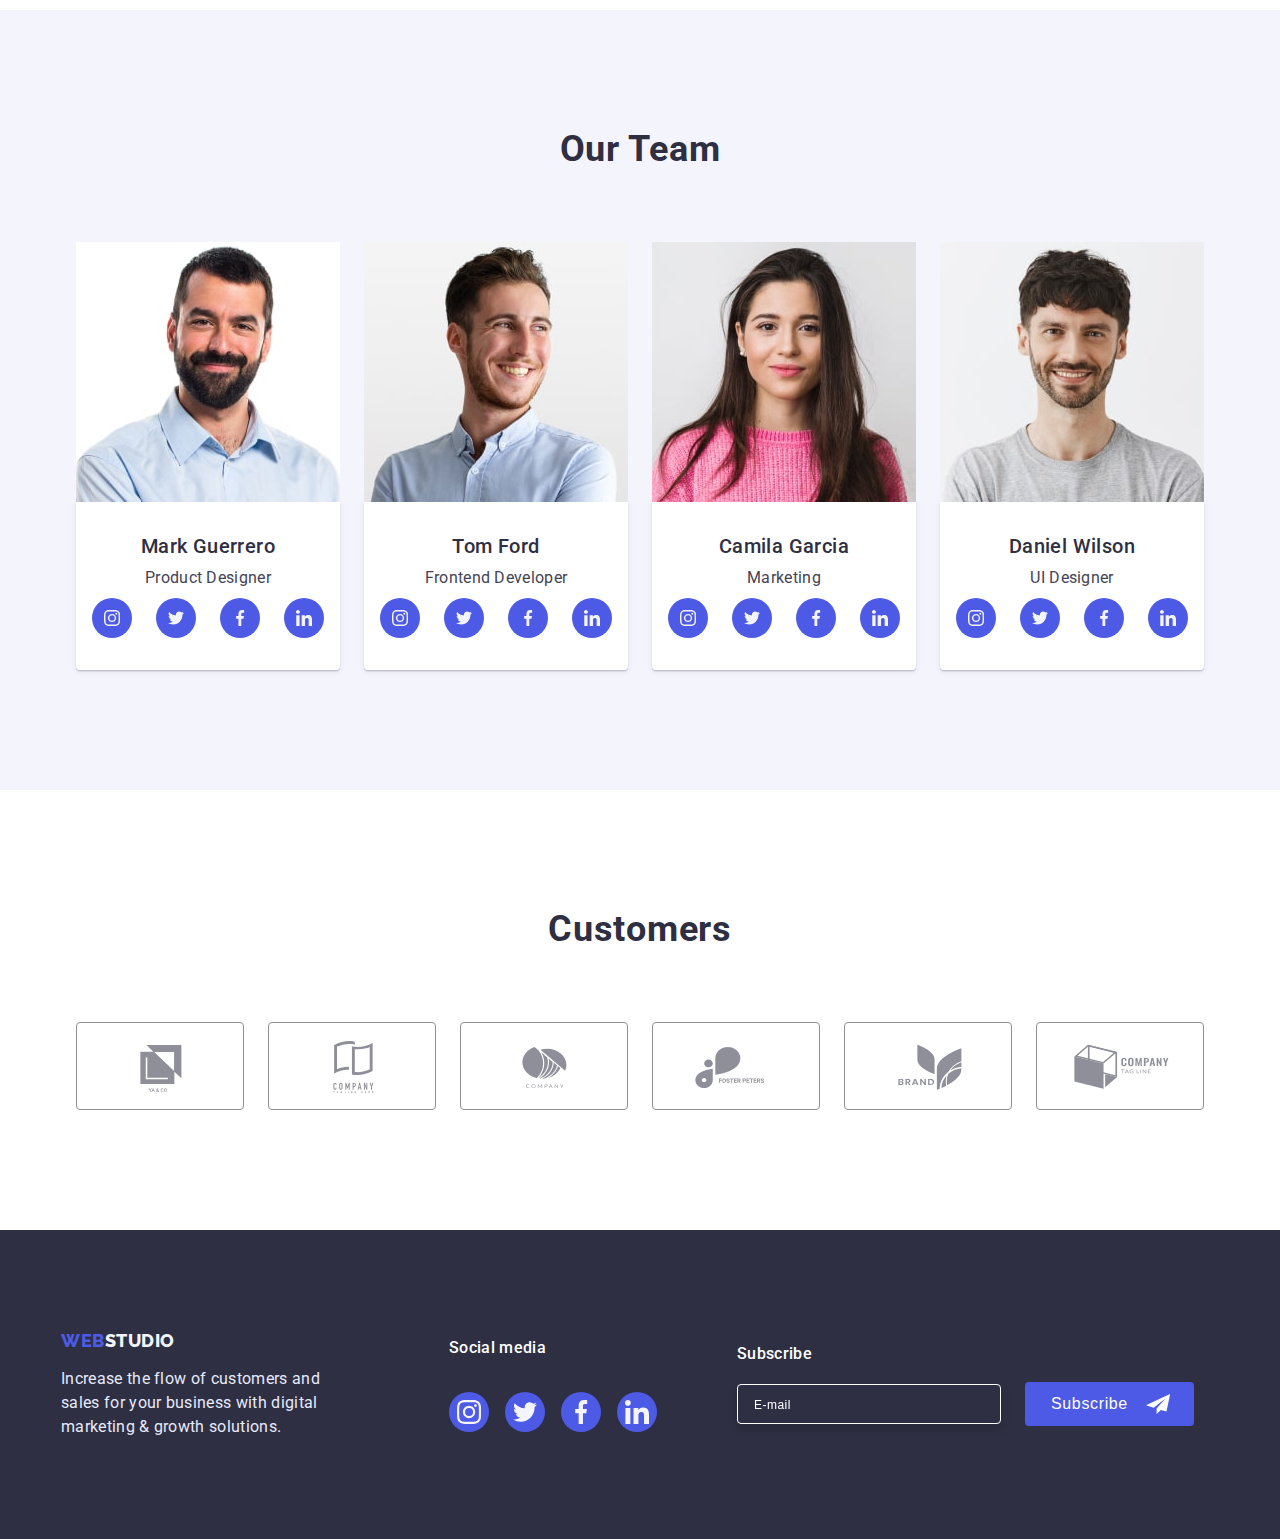
==== commit f0549b19: "work-7.3" ====
--- a/index.html
+++ b/index.html
@@ -24,16 +24,16 @@
             </nav>
             <address class="adress-items">
             <ul class="adress-menu list">
-                <li><a class="adress link" href="mailto:info@devstudio.com">info@devstudio.com</a></li>
-                <li><a class="adress link" href="tel:+110001111111">+11 (000) 111-11-11</a></li>
+                <li class="adress-list"><a class="adress-link link" href="mailto:info@devstudio.com">info@devstudio.com</a></li>
+                <li class="adress-list"><a class="adress-link link" href="tel:+110001111111">+11 (000) 111-11-11</a></li>
             </ul>
             </address>
+            <button class="mobile-menu-open" type="button" data-mobil-open>
+                <svg class="icon-burger" width="32" height="22">
+                    <use href="./images/symbol-defs.svg#icon-charm_menu-hamburger"></use>
+                </svg>
+            </button>
         </div>
-        <button class="mobile-menu-open" type="button" data-mobil-open>
-            <svg class="icon-burger" width="32" height="22">
-                <use href="./images/symbol-defs.svg#icon-charm_menu-hamburger"></use>
-            </svg>
-        </button>
         <div class="mobile-menu is-hidden" data-mobil>
             <div class="container mobile-menu-container">
                 <button class="close-mobile-button" data-mobil-close type="button">
@@ -70,28 +70,28 @@
                             <li class="mobile-soc-list-item">
                                 <a class="mobile-soc-link link" href="#">
                                     <svg class="mobile-soc-icon">
-                                        <use href="./images/icons/symbol-defs.svg#icon-instagram"></use>
+                                        <use href="./images/symbol-defs.svg#icon-instagram"></use>
                                     </svg>
                                 </a>
                             </li>
                             <li class="mobile-soc-list-item">
                                 <a class="mobile-soc-link link" href="#">
                                     <svg class="mobile-soc-icon">
-                                        <use href="./images/icons/symbol-defs.svg#icon-twitter"></use>
+                                        <use href="./images/symbol-defs.svg#icon-twitter"></use>
                                     </svg>
                                 </a>
                             </li>
                             <li class="mobile-soc-list-item">
                                 <a class="mobile-soc-link link" href="#">
                                     <svg class="mobile-soc-icon">
-                                        <use href="./images/icons/symbol-defs.svg#icon-facebook"></use>
+                                        <use href="./images/symbol-defs.svg#icon-facebook"></use>
                                     </svg>
                                 </a>
                             </li>
                             <li class="mobile-soc-list-item">
                                 <a class="mobile-soc-link link" href="#">
                                     <svg class="mobile-soc-icon">
-                                        <use href="./images/icons/symbol-defs.svg#icon-linkedin"></use>
+                                        <use href="./images/symbol-defs.svg#icon-linkedin"></use>
                                     </svg>
                                 </a>
                             </li>
@@ -102,12 +102,12 @@
         </div>
     </header>
     <main>
-            <!--<section class="page">
+            <section class="page">
                 <div class="container">
                     <h1 class="title">Effective Solutions for Your Business</h1>
                     <button class="button" data-modal-open type="button">Order Service</button>
                 </div >
-            </section> -->
+            </section>
             <section class="caption">
                 <div class="container">
                     <h2 hidden class="invisible-text">list</h2>
@@ -369,7 +369,7 @@
                 </div>
             </section>
     </main>
-            <!--<footer class="footer">
+            <footer class="footer">
                 <div class="container footer-container">
                     <div class="footer-text-logo">
                         <a class="logo link" href="./index.html">Web<span class="span_footer">Studio</span></a>
@@ -409,25 +409,23 @@
                             </li>
                         </ul>
                     </div>
-                    <div class="container3">
-                        <form class="form-footer">
-                            <p class="subscibe-title">Subscribe</p>
-                            <div class="form-div">
-                                <label class="label-sub">
-                                    <input class="input-text" type="email" name="email" id="email" autocomplete="on" placeholder="E-mail" />
-                                </label>
-                                <button type="submit" class="btn-footer">
-                                    <span class="btn-submit">Subscribe</span>
-                                    <svg class="button-item" width="24" height="24">
-                                        <use href="./images/symbol-defs.svg#icon-icon-send"></use>
-                                    </svg>
+                    <div class="footer-form-container">
+                        <p class="form-container-text">Subscribe</p>
+                        <form class="footer-form">
+                            <input class="footer-form-input" name="user_email" type="email" placeholder="E-mail" required="">
+                            <div class="footer-form-submit-area">
+                                <button class="footer-form-submite" type="submit">
+                                    Subscribe
                                 </button>
+                                <svg class="footer-form-submit-icon">
+                                    <use href="./images/symbol-defs.svg#icon-telegramm"></use>
+                                </svg>
                             </div>
                         </form>
                     </div>
                 </div>
-            </footer> -->
-            <!--<div class="backdrop is-hidden" data-modal>
+            </footer>
+            <div class="backdrop is-hidden" data-modal>
                 <div class="modal">
                     <button type="button" class="modal-close" data-modal-close>
                         <svg width="8" height="8" class="modal-close-icon">
@@ -484,7 +482,8 @@
                         </div>
                     </form>
                 </div>
-            </div> -->
+            </div>
             <script src="./js/model.js"></script>
+            <script src="./js/mobile-model.js"></script>
 </body>
 </html>--- a/css/style.css
+++ b/css/style.css
@@ -56,6 +56,7 @@
 }
 
 .container {
+    width: 428px;
     padding-right: 15px;
     padding-left: 15px;
 }
@@ -78,7 +79,7 @@
 
 .header{
     padding-top: 24px;
-    padding-bottom: 24px;
+    padding-bottom: 22px;
     border-bottom: 1px solid var(--cornflower-color);
 }
 
@@ -99,12 +100,12 @@
 
 
 .nav_header{
-    display: flex;
-    align-items: center;
+    
     margin-right: auto;
 }
 
 .logo{
+    display: inline-block;
     font-family: 'Raleway', sans-serif;
     color: var(--iris-color);
     font-weight: 800;
@@ -112,46 +113,12 @@
     line-height: 1.17;          
     letter-spacing: 0.03em;
     text-transform: uppercase;
-    margin-right: 76px;
 }
 
 .span {
     color: var(--grey-color);
 }
 
-
-
-.link-menu{
-    color: var(--grey-color);
-    font-family: 'Roboto', sans-serif;
-    font-weight: 500;
-    font-size: 16px;
-    line-height: 1.5;
-    letter-spacing: 0.02em;
-    
-    transition: color var(--cubic);
-}
-
-.link-presence::after{
-    content:'';
-    display: block;
-    position: relative;
-    top: 25px;
-    width: 100%;
-    height: 4px;
-    border-radius: 2px;
-    background-color: var(--ocean-color);
-
-}
-
-.link-menu:hover,
-.link-menu:focus {                                                              
-    color: var(--ocean-color);
-}
-
-.link-menu-active{
-    color: var(--ocean-color);
-}
 .adress-menu {
     display: none;
 }
@@ -161,16 +128,6 @@
     margin: 0 auto;
     gap: 40px;
 }*/
-
-.adress{
-    color: var(--slate-color);
-    font-size: 16px;
-    line-height: 1.5;
-    text-decoration: none;
-    letter-spacing: 0.02em;
-
-    transition: color var(--cubic);
-}
 
 .adress:hover,
 .adress:focus{   
@@ -180,9 +137,11 @@
 .mobile-menu-open {
     background-color: transparent;
     border: none;
-
     padding: 0;
     line-height: 0;
+}
+.icon-burger{
+    stroke: var(--grey-color);
 }
 
 .mobile-menu {
@@ -372,23 +331,23 @@
     padding-top: 188px;
     padding-bottom: 188px;
     text-align: center;
-    width: 1440px;
+    max-width: 1440px;
     margin-left: auto;
     margin-right: auto;
     
 }
 
 .title {
+    max-width: 320px;
+    margin-bottom: 72px;
+    margin-right: auto;
+    margin-left: auto;
     font-weight: 700;
     color: var(--white-color);
-    font-size: 56px;
+    font-size: 36px;
     line-height: 1.07;
     letter-spacing: 0.02em;
-    width: 496px;
-    margin-right: auto;
-    margin-left: auto;
-    margin-bottom: 48px;
-    
+    text-align: center;
 }
 
 .button {
@@ -735,11 +694,14 @@
 
 .footer {
     background: var(--grey-color);
-    padding-top: 100px;
-    padding-bottom: 100px;
+    padding-top: 96px;
+    padding-bottom: 96px;
 }
 .footer-container{
     display: flex;
+    flex-direction: column;
+    gap: 72px;
+    align-items: center;
 }
 
 .logo-footer{
@@ -751,8 +713,14 @@
     text-transform: uppercase;
     text-decoration: none;
 }
+/*.footer-text-logo{
+    max-width: 264px;
+}*/
 .footer-text-logo{
-    max-width: 264px;
+    display: flex;
+    align-items: center;
+    flex-direction: column;
+    gap: 16px;
 }
 
 .span_footer {
@@ -760,17 +728,20 @@
 }
 
 .footer-text {
+    max-width: 268px;
     font-size: 16px;
     line-height: 1.5;
     letter-spacing: 0.02em;
     color: var(--cornflower-color);
-    margin-top: 16px;
 }
 
 
 
 .footer-logo-group {
-    margin-left: 120px;
+    display: flex;
+    align-items: center;
+    flex-direction: column;
+    gap: 16px;
 }
 
 .footer-social-text {
@@ -787,16 +758,12 @@
     gap: 16px;
     justify-content: center;
 }
-
-.list {}
-
-.footer-logo {}
 
 .footer-social-box {
     width: 40px;
     height: 40px;
     border-radius: 50%;
-    background-color: var(--slate-color);
+    background-color: var(--iris-color);
     display: flex;
     align-items: center;
     justify-content: center;
@@ -812,11 +779,81 @@
     fill: var(--cloud-color);
 }
 
-.container3 {
-    margin-left: 80px;
-}
-
-.form-footer input {
+.container-form {
+    width: 100%;
+    display: flex;
+    align-items: center;
+    flex-direction: column;
+    gap: 16px;
+    max-width: 398px;
+}
+.footer-form-container {
+    width: 100%;
+    display: flex;
+    align-items: center;
+    flex-direction: column;
+    gap: 16px;
+    max-width: 398px;
+}
+.form-container-text {
+    color: #ffffff;
+    font-weight: 500;
+    font-size: 16px;
+    line-height: 1.5;
+    letter-spacing: 0.02em;
+}
+.footer-form {
+    width: 100%;
+    display: flex;
+    flex-direction: column;
+    gap: 24px;
+    align-items: center;
+}
+.footer-form-input {
+    width: 100%;
+    height: 40px;
+    padding: 8px 16px;
+    border: 1px solid #ffffff;
+    border-radius: 4px;
+    background-color: #2e2f42;
+    color: #ffffff;
+    filter: drop-shadow(0px 4px 4px rgba(0, 0, 0, 0.15));
+}
+.footer-form-input::placeholder {
+    display: flex;
+    justify-content: center;
+    color: #ffffff;
+    font-weight: 400;
+    font-size: 12px;
+    line-height: 2;
+    letter-spacing: 0.04em;
+}
+.footer-form-submit-area {
+    position: relative;
+}
+.footer-form-submite {
+    padding: 8px 64px 8px 24px;
+    border-color: transparent;
+    border-radius: 4px;
+    background-color: #4d5ae5;
+    color: #ffffff;
+    font-weight: 500;
+    font-size: 16px;
+    line-height: 1.5;
+    letter-spacing: 0.04em;
+    cursor: pointer;
+    transition: background-color var(--cubic);
+}
+.footer-form-submit-icon {
+    position: absolute;
+    top: 50%;
+    right: 24px;
+    width: 24px;
+    height: 24px;
+    fill: #ffffff;
+    transform: translateY(-50%);
+}
+/*.form-footer input {
     font-size: 12px;
     line-height: 1.33;
     letter-spacing: 0.04em;
@@ -829,28 +866,28 @@
     width: 264px;
     background-color: transparent;
     outline: 0;
-}
-
-.subscibe-title {
+}*/
+
+/*.subscibe-title {
     font-weight: 500;
     font-size: 16px;
     line-height: 1.5;
     letter-spacing: 0.02em;
     margin-bottom: 16px;
     color: var(--white-color);
-}
-
-.input-text::placeholder{
+}*/
+
+/*.input-text::placeholder{
     font-size: 12px;
     line-height: 24px;
     color: var(--white-color);
-}
-
-.form-div {
-    display: flex;
-}
-
-.btn-footer {
+}*/
+
+/*.form-div {
+    display: flex;
+}*/
+
+/*.btn-footer {
     display: flex;
     padding: 8px 24px;
     border-radius: 4px;
@@ -881,9 +918,7 @@
 .button-icon {
     display: inline-flex;
     align-items: center;
-}
-
-.button-item {}
+}*/
 
 
 
--- a/css/media.css
+++ b/css/media.css
@@ -10,6 +10,75 @@
     .container{
         width: 768px;
     }
+/*-------------------------HEADER--------------------------*/
+    .logo{
+        margin-right: 120px;
+    }
+.header-menu{
+        display: flex;
+        position: relative;
+        align-items: center;
+        gap: 40px;
+    }
+    .header {
+        padding-top: 0;
+        padding-bottom: 0;
+        }
+        .nav_header{
+        display: flex;
+        align-items: center;
+        }
+    .link-menu {
+        color: var(--grey-color);
+        display: inline-block;
+        padding-top: 26px;
+        padding-bottom: 26px;
+        font-family: 'Roboto', sans-serif;
+        font-weight: 500;
+        font-size: 16px;
+        line-height: 1.5;
+        letter-spacing: 0.02em;
+        transition: color var(--cubic);
+        }
+        .link-presence::after {
+        content: '';
+        display: block;
+        position: relative;
+        top: 28px;
+        width: 100%;
+        height: 4px;
+        border-radius: 2px;
+        background-color: var(--ocean-color);
+        }
+        .link-menu:hover,
+        .link-menu:focus {
+            color: var(--ocean-color);
+        }
+    
+        .link-menu-active {
+            color: var(--ocean-color);
+        }
+    .mobile-menu-open{
+        display: none;
+    }
+    .mobile-menu {
+        display: none;
+    }
+
+    .adress-menu{
+        display: block;
+    }
+    .adress-list:not(:last-child){
+        margin-bottom: 12px;
+    }
+    .adress-link {
+        color: var(--slate-color);
+        font-size: 16px;
+        line-height: 1.5;
+        text-decoration: none;
+        letter-spacing: 0.02em;
+        transition: color var(--cubic);
+    }
 
 /*-------------------------CAPTION--------------------------*/
 
@@ -42,16 +111,51 @@
         flex-basis: calc((100% - 3 * 24px) / 4);
         width: 168px;
 }
+/*-----------------------FOOTER---------------------*/
+.footer > .footer-container {
+    padding-left: 108px;
+    padding-right: 108px;
+}
+
+.footer-container{
+    flex-direction: row;
+        flex-wrap: wrap;
+        column-gap: 24px;
+        align-items: flex-start;
+}
+.footer-text-logo {
+    align-items: flex-start;
+}
+.footer-logo-group{
+    align-items: flex-start;
+}
+.footer-form-container {
+    align-items: flex-start;
+    width: auto;
+    max-width: none;
+}
+.footer-form {
+    flex-direction: row;
+}
+.footer-form-input{
+    width: 264px;
+}
 }
 
 @media screen and (min-width: 1200px) {   /*-----1200---------*/
     .container {
         width: 1158px;
-        margin-left: auto;
-        margin-right: auto;
         padding-left: 15px;
         padding-right: 15px;
 }
+/*-------------------------HEADER--------------------------*/
+.adress-menu {
+    display: flex;
+    margin: 0 auto;
+    gap: 40px;
+}
+
+
 /*----------------------------CAPTION--------------------------*/
     .caption-list{
         gap: 24px;
@@ -118,4 +222,26 @@
         .customers-block {
         flex-basis: calc((100% - 5 * 24px) / 6);
     }
+        /*-----------------------FOOTER---------------------*/
+    .footer{
+        padding-top: 100px;
+        padding-bottom: 100px;
+    }
+        .footer > .container {
+        padding-left: 0px;
+        padding-right: 0px;
+        }
+        .footer-container {
+            margin-right: auto;
+                margin-left: auto;
+                flex-wrap: nowrap;
+                gap: 0;
+                align-items: center;
+        }
+        .footer-text-logo{
+            margin-right: 120px;
+        }
+        .footer-logo-group {
+            margin-right: 80px;
+        }
 }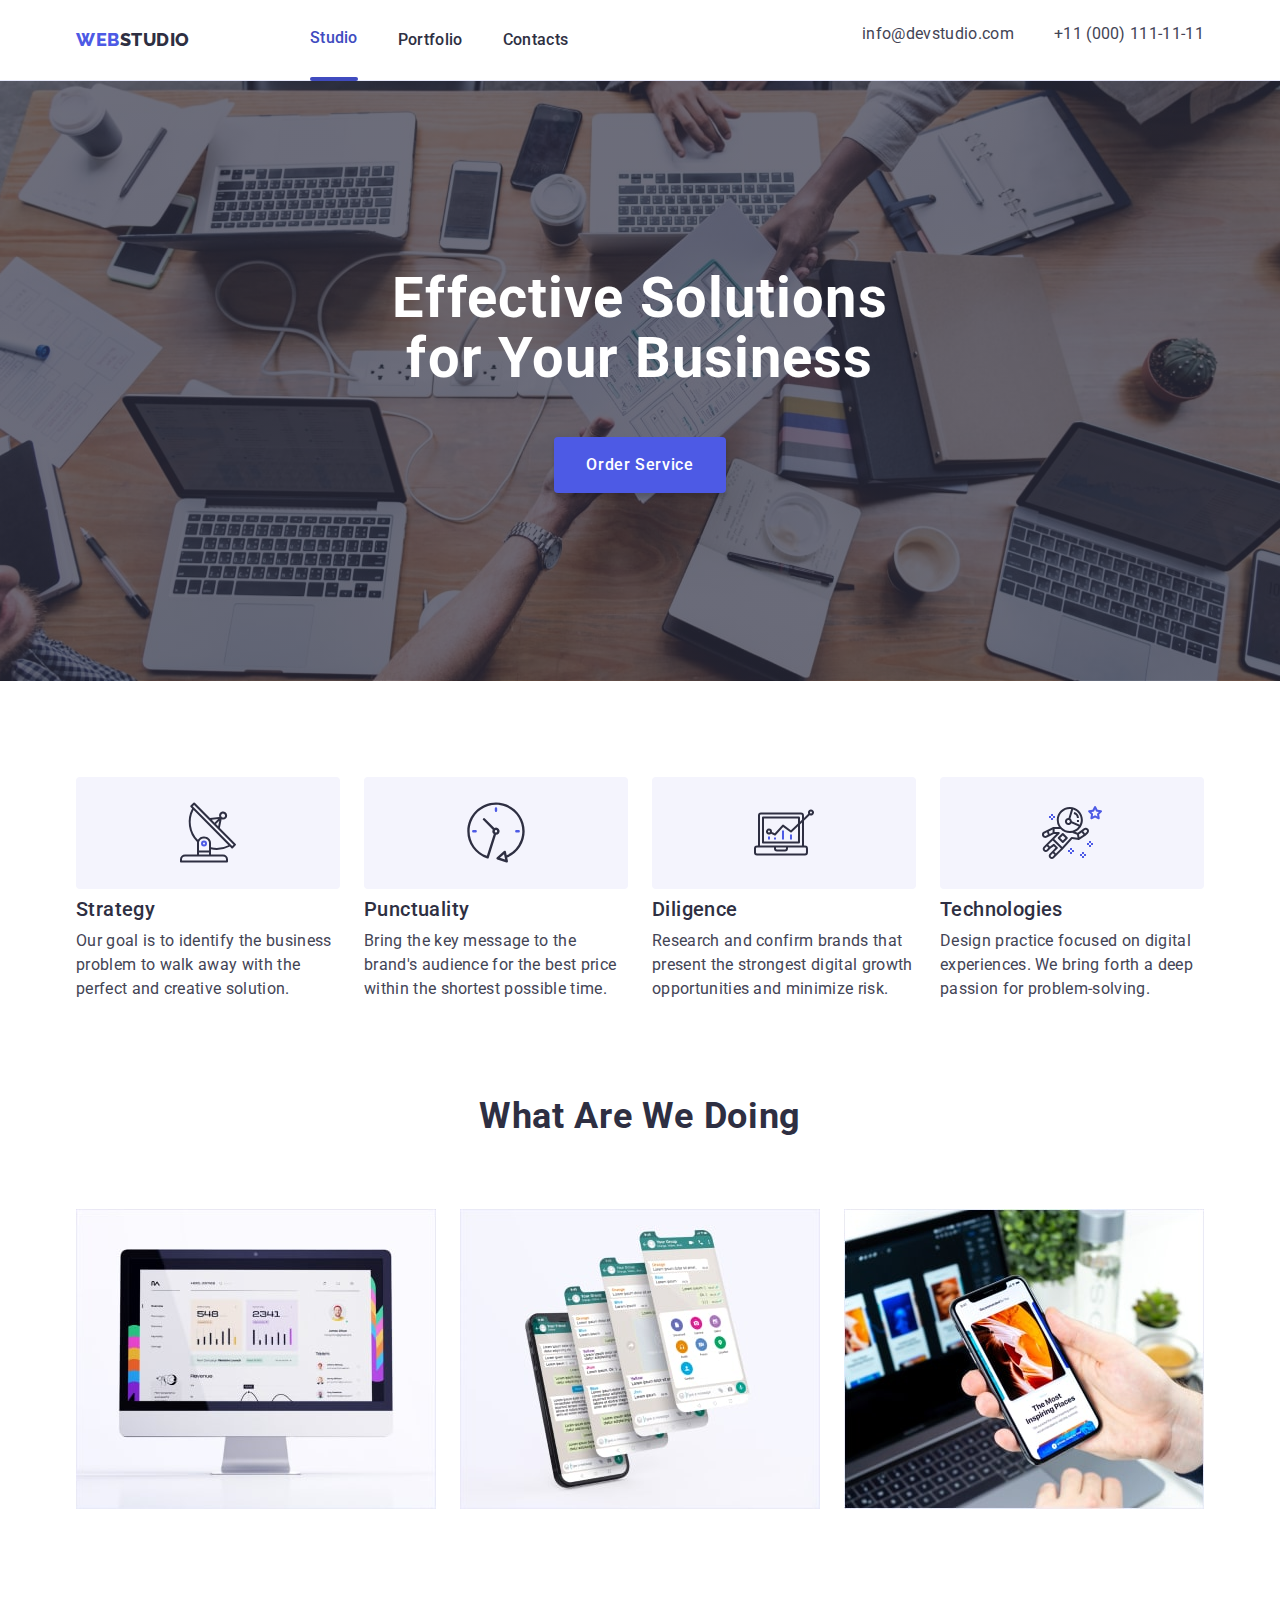
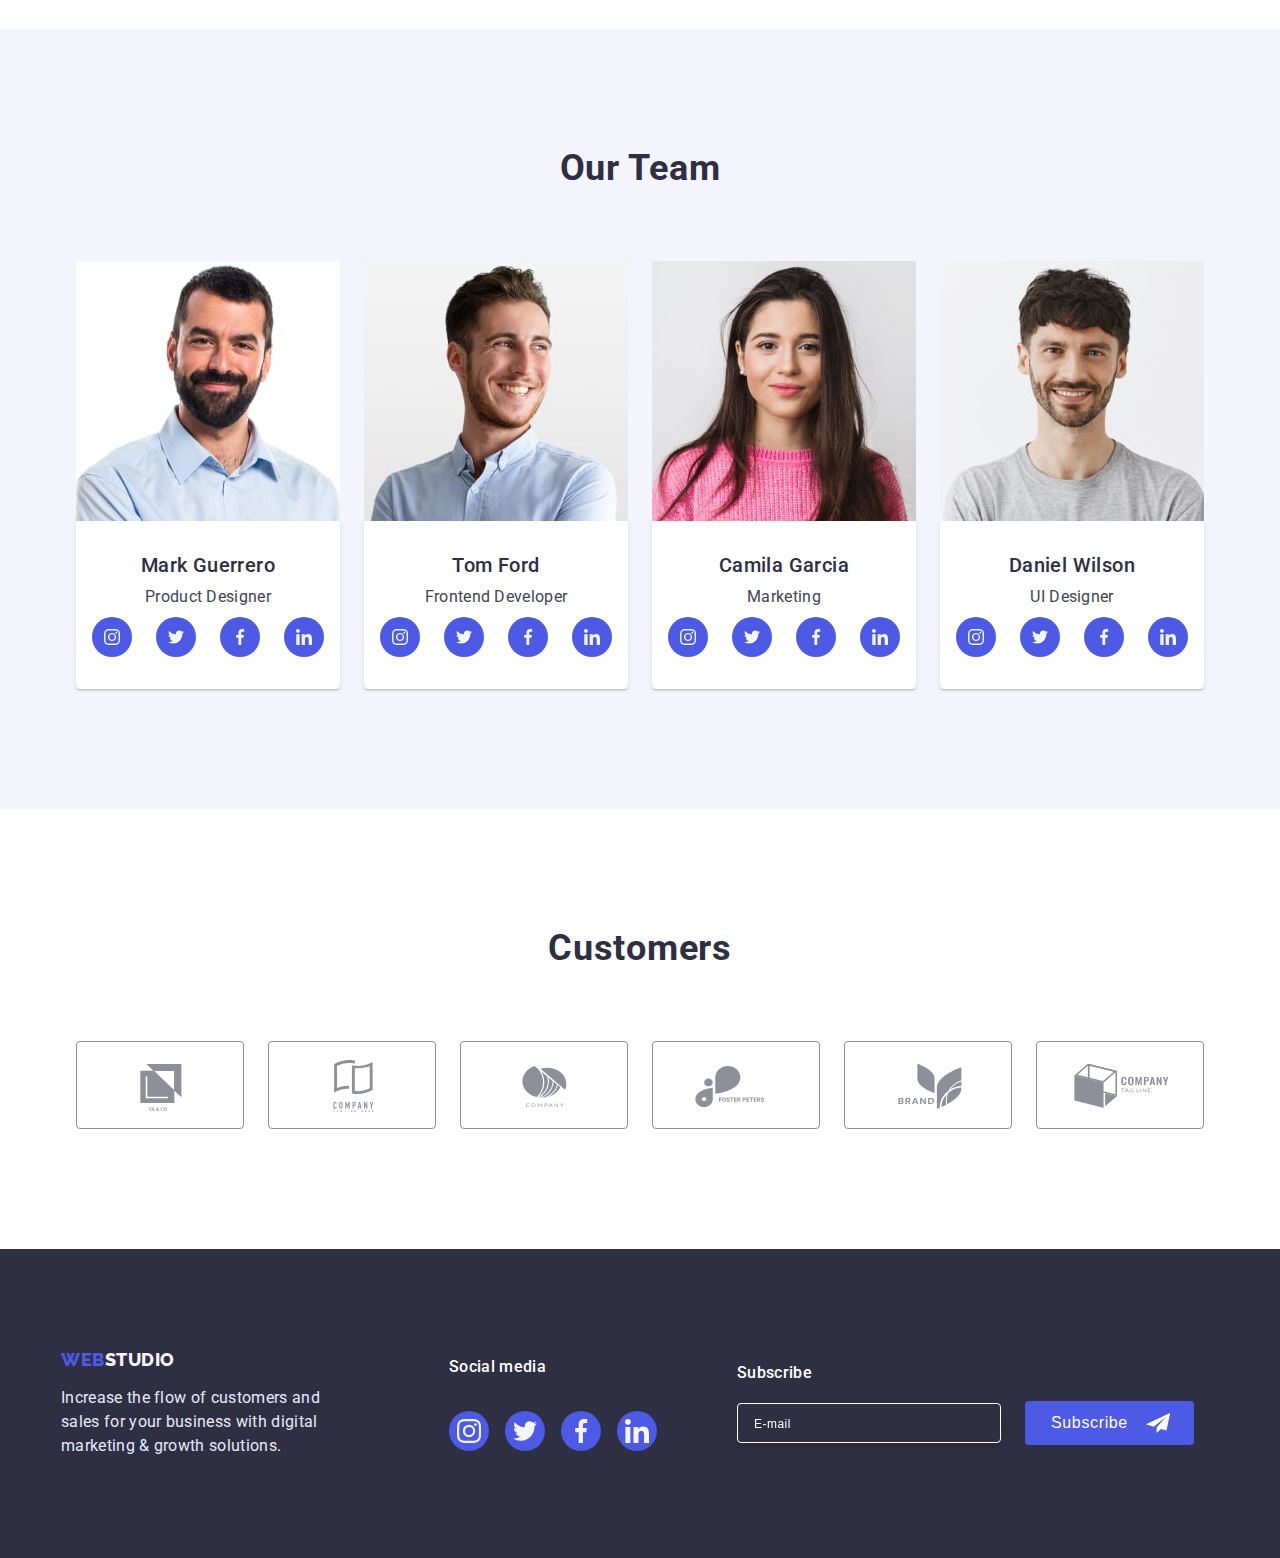
==== commit 8591e9f9: "work-7.4" ====
--- a/index.html
+++ b/index.html
@@ -18,7 +18,7 @@
                 <a class="logo link" href="./index.html">Web<span class="span">Studio</span></a>
             <ul class="header-menu list">
                 <li><a class="link-menu link link-presence link-menu-active" href="./index.html">Studio</a></li>
-                <li><a class="link-menu link" href="./portfolio.html">Portfolio</a></li> 
+                <li><a class="link-menu link" href="">Portfolio</a></li> 
                 <li><a class="link-menu link" href="">Contacts</a></li>
             </ul>
             </nav>
@@ -44,10 +44,10 @@
                 <div class="mobile-thumb">
                     <ul class="mobile-nav list">
                         <li class="mobile-nav-item">
-                            <a class="mobile-nav-link link current" href="./index.html">Studio</a>
+                            <a class="mobile-nav-link link" href="./index.html">Studio</a>
                         </li>
                         <li class="mobile-nav-item">
-                            <a class="mobile-nav-link link" href="./portfolio.html">Portfolio</a>
+                            <a class="mobile-nav-link link" href="">Portfolio</a>
                         </li>
                         <li class="mobile-nav-item">
                             <a class="mobile-nav-link link" href="#">Contacts</a>
@@ -175,7 +175,7 @@
                         <li class="team-desc">
                             <img src="./images/img_4.jpg" alt="foto" width="264">
                             <div class="team-pl">
-                                <h3 class="name">Mark Guerrero</h3>
+                                <h3 class="team-name">Mark Guerrero</h3>
                                 <p class="team-text">Product Designer</p>
                                 <ul class="team-soc-list list">
                                     <li class="team-soc-item">
@@ -208,7 +208,7 @@
                         <li class="team-desc">
                             <img src="./images/img_5.jpg" alt="foto" width="264">
                             <div class="team-pl">
-                                <h3 class="name">Tom Ford</h3>
+                                <h3 class="team-name">Tom Ford</h3>
                                 <p class="team-text">Frontend Developer</p>
                                 <ul class="team-soc-list list">
                                     <li class="team-soc-item">
@@ -245,7 +245,7 @@
                         <li class="team-desc">
                             <img src="./images/img_6.jpg" alt="foto" width="264">
                             <div class="team-pl">
-                                <h3 class="name">Camila Garcia</h3>
+                                <h3 class="team-name">Camila Garcia</h3>
                                 <p class="team-text">Marketing</p>
                                 <ul class="team-soc-list list">
                                     <li class="team-soc-item">
@@ -282,7 +282,7 @@
                         <li class="team-desc">
                             <img src="./images/img_7.jpg" alt="foto" width="264">
                             <div class="team-pl">
-                                <h3 class="name">Daniel Wilson</h3>
+                                <h3 class="team-name">Daniel Wilson</h3>
                                 <p class="team-text">UI Designer</p>
                                 <ul class="team-soc-list list">
                                     <li class="team-soc-item">
--- a/css/style.css
+++ b/css/style.css
@@ -57,8 +57,10 @@
 
 .container {
     width: 428px;
+    padding-left: 15px;
     padding-right: 15px;
-    padding-left: 15px;
+    margin-left: auto;
+    margin-right: auto;
 }
 
 .visually-hidden {
@@ -92,15 +94,7 @@
     display: none;
 }
 
-/*.header-menu{
-    display: flex;
-    margin: 0 auto;
-    gap: 40px;
-}*/
-
-
 .nav_header{
-    
     margin-right: auto;
 }
 
@@ -122,24 +116,15 @@
 .adress-menu {
     display: none;
 }
-
-/*.adress-menu {
-    display: flex;
-    margin: 0 auto;
-    gap: 40px;
-}*/
-
-.adress:hover,
-.adress:focus{   
-    color: var(--ocean-color);
-}
 /*-------------------------MOBILE-MENU--------------------------*/
+
 .mobile-menu-open {
     background-color: transparent;
     border: none;
     padding: 0;
     line-height: 0;
 }
+
 .icon-burger{
     stroke: var(--grey-color);
 }
@@ -151,8 +136,7 @@
     top: 0;
     left: 0;
     z-index: 100;
-
-    background-color: #ffffff;
+    background-color: var(--white-color);
     box-shadow: 0px 2px 1px rgba(46, 47, 66, 0.08),
         0px 1px 1px rgba(46, 47, 66, 0.16), 0px 1px 6px rgba(46, 47, 66, 0.08);
 
@@ -194,15 +178,15 @@
     align-items: center;
     width: 24px;
     height: 24px;
-    background-color: #e7e9fc10;
-    border: 1px solid #2e2f4210;
+    background-color: var(--cornflower);
+    border: 1px solid var(--grey-color);
     border-radius: 50%;
-    transition: background-color var(--anim-dur-func), border var(--anim-dur-func);
+    transition: background-color var(--cubic), border var(--cubic);
 }
 
 .close-mobile-button:hover,
 .close-mobile-button:focus {
-    background-color: var(--accent-color);
+    background-color: var(--ocean-color);
     border-color: transparent;
 }
 
@@ -215,7 +199,7 @@
 
 .close-mobile-button:hover .close-mobile-button-icon,
 .close-mobile-button:focus .close-mobile-button-icon {
-    fill: #ffffff;
+    fill: var(--white-color);
 }
 
 .mobile-nav-link {
@@ -224,13 +208,13 @@
     line-height: 1.11;
     letter-spacing: 0.02em;
     text-transform: capitalize;
-    color: #2e2f42;
-    transition: color var(--anim-dur-func);
+    color: var(--grey-color);
+    transition: color var(--cubic);
 }
 
 .mobile-nav-link:hover,
 .mobile-nav-link:focus {
-    color: #404bbf;
+    color: var(--ocean-color);
 }
 
 .mobile-nav-item {
@@ -238,7 +222,7 @@
 }
 
 .mobile-nav-link.current {
-    color: var(--accent-color);
+    color: var(--ocean-color);
 }
 
 .mobile-contacts-list {
@@ -248,7 +232,7 @@
 }
 
 .mobile-contacts-list-item-link {
-    transition: color var(--anim-dur-func);
+    transition: color var(--cubic);
 }
 
 .mobile-contacts-list-item-link.tel {
@@ -258,7 +242,7 @@
     letter-spacing: 0.02em;
     text-transform: capitalize;
     font-style: normal;
-    color: #434455;
+    color: var(--slate-color);
 }
 
 .mobile-contacts-list-item-link.mail {
@@ -267,12 +251,12 @@
     font-size: 20px;
     line-height: 1.2;
     letter-spacing: 0.02em;
-    color: #434455;
+    color: var(--slate-color);
 }
 
 .mobile-contacts-list-item-link:hover,
 .mobile-contacts-list-item-link:focus {
-    color: #4d5ae5;
+    color: var(--iris-color);
 }
 
 .mobile-contacts {
@@ -292,19 +276,19 @@
     width: 40px;
     height: 40px;
     border-radius: 50%;
-    background-color: #4d5ae5;
-    transition: background-color var(--anim-dur-func);
+    background-color: var(--iris-color);
+    transition: background-color var(--cubic);
 }
 
 .mobile-soc-link:hover,
 .mobile-soc-link:focus {
-    background-color: var(--accent-color);
+    background-color: var(--ocean-color);
 }
 
 .mobile-soc-icon {
     width: 24px;
     height: 24px;
-    fill: #f4f4fd;
+    fill: var(--cloud-color);
 }
 
 .menu {
@@ -324,17 +308,23 @@
     rgba(46, 47, 66, 0.7),
     rgba(46, 47, 66, 0.7)
     ),
-    url(../images/hero-fon.jpg);
+    url(../images/Dark-bg-mob-min.jpg);
     background-repeat: no-repeat;
     background-position: center;
     background-size: cover;
-    padding-top: 188px;
-    padding-bottom: 188px;
+    padding-top: 112px;
+    padding-bottom: 112px;
     text-align: center;
-    max-width: 1440px;
-    margin-left: auto;
-    margin-right: auto;
+    max-width: 428px;
+    margin: 0 auto;
     
+}
+@media (min-device-pixel-ratio: 2),
+(min-resolution: 192dpi),
+(min-resolution: 2dppx) {
+    .page {
+        background-image: url('../images/Dark-bg-mob2x-min.jpg');
+    }
 }
 
 .title {
@@ -348,6 +338,7 @@
     line-height: 1.07;
     letter-spacing: 0.02em;
     text-align: center;
+    text-transform: capitalize;
 }
 
 .button {
@@ -378,7 +369,6 @@
     gap: 24px;
 }
 
-
 /*-------------------------CAPTION--------------------------*/
 
 .caption{
@@ -431,9 +421,7 @@
     margin-bottom: 72px;
 }
 
-.menu-img{}
-
-/*-------------------------LIST_TEAMS--------------------------*/
+/*-------------------------LIST-TEAMS--------------------------*/
 
 .list-teams {
     background-color: var(--cloud-color);
@@ -441,7 +429,7 @@
     padding-bottom: 96px;
 }
 
-.list-teams > .container {
+.list-teams>.container {
     padding-left: 82px;
     padding-right: 82px;
 }
@@ -457,7 +445,7 @@
     margin-bottom: 72px;
 }
 
-.team-items{
+.team-items {
     display: flex;
     flex-direction: column;
     gap: 72px;
@@ -471,7 +459,7 @@
     transform: translateY(0);
 }
 
-.team-pl{
+.team-pl {
     padding: 32px 0;
     background: var(--white-color);
     box-shadow: 0px 1px 6px rgba(46, 47, 66, 0.08), 0px 1px 1px rgba(46, 47, 66, 0.16), 0px 2px 1px rgba(46, 47, 66, 0.08);
@@ -479,7 +467,7 @@
     text-align: center;
 }
 
-.name {
+.team-name {
     font-weight: 500;
     font-size: 20px;
     line-height: 1.2;
@@ -515,7 +503,6 @@
     display: flex;
     align-items: center;
     justify-content: center;
-
     transition: background-color var(--cubic);
 }
 
@@ -528,114 +515,6 @@
     fill: var(--cloud-color);
 }
 
-/*---------------------------------------------------*/
-
-.team-top-wrap{
-    position: relative;
-    overflow: hidden;
-}
-
-.team-cover-text{
-    position: absolute;
-    top: 0;
-    left: 0;
-    height: 100%;
-    width: 100%;
-    color: var(--cloud-color);
-    font-size: 16px;
-    line-height: 1.5;
-    letter-spacing: 0.02em;
-    padding: 40px 32px;
-    background-color: var(--iris-color);
-    transform: translateY(100%);
-    transition: transform var(--cubic);
-}
-
-
-
-.team-cover{
-    padding: 32px 16px;
-    border: 1px solid  var(--cornflower-color);
-    border-top: none;
-}
-
-
-
-/*-------------------------BUTTOM_ITEMS--------------------------*/
-.section-main {
-    padding-top: 96px;
-    padding-bottom: 120px;
-}
-
-.button-items {
-    display: flex;
-    gap: 24px;
-    justify-content: center;
-}
-
-.button-menu {
-    font-family: 'Roboto', sans-serif;
-    font-weight: 500;
-    font-size: 16px;
-    line-height: 1.5;
-    letter-spacing: 0.04em;
-    color: var(--iris-color);
-    cursor: pointer;
-    background-color: #F4F4FD;
-    border-radius: 4px;
-    border: 1px solid var(--cornflower-color);
-    padding: 12px 24px ;
-
-    transition: 
-    background-color var(--cubic),
-    color var(--cubic),
-    box-shadow var(--cubic),
-    border-color var(--cubic);
-}
-
-.button-menu:hover,
-.button-menu:focus {
-    background-color: var(--ocean-color); 
-    color: var(--white-color);
-    box-shadow: 0px 3px 1px rgba(0, 0, 0, 0.1), 0px 2px 1px rgba(0, 0, 0, 0.08), 0px 2px 2px rgba(0, 0, 0, 0.12);
-    border-color: var(--ocean-color);
-}
-
-/*-------------------------ROW--------------------------*/
-
-
-.portfolio-items {
-    display: flex;
-    gap: 48px 24px;
-    flex-wrap: wrap;
-    margin-top: 72px;
-}
-
-.project-card {
-text-decoration: none;
-transition: box-shadow var(--cubic);
-}
-
-.project-card:hover {
-    display: block;
-    box-shadow: 0px 1px 6px rgba(46, 47, 66, 0.08), 0px 1px 1px rgba(46, 47, 66, 0.16), 0px 2px 1px rgba(46, 47, 66, 0.08);
-}
-
-.subtitle {
-    font-weight: 500;
-    font-size: 20px;
-    line-height: 1.2;
-    letter-spacing: 0.02em;
-    color: var(--grey-color);
-    margin-bottom: 8px;
-}
-
-.potfolio-text {
-    font-size: 16px;
-    line-height: 1.5;
-    letter-spacing: 0.02em;
-    color: var(--slate-color);
-}
 /*-------------------------SECTION-CUSTOMERS--------------------------*/
 
 .section-customers {
@@ -683,6 +562,7 @@
     fill var(--cubic),
     border var(--cubic);
 }
+
 .customers-block:hover,
 .customers-block:focus {
     fill: var(--ocean-color);
@@ -697,6 +577,7 @@
     padding-top: 96px;
     padding-bottom: 96px;
 }
+
 .footer-container{
     display: flex;
     flex-direction: column;
@@ -713,9 +594,7 @@
     text-transform: uppercase;
     text-decoration: none;
 }
-/*.footer-text-logo{
-    max-width: 264px;
-}*/
+
 .footer-text-logo{
     display: flex;
     align-items: center;
@@ -734,8 +613,6 @@
     letter-spacing: 0.02em;
     color: var(--cornflower-color);
 }
-
-
 
 .footer-logo-group {
     display: flex;
@@ -775,6 +652,7 @@
 .footer-social-box:focus{
     background-color: var(--green);
 }
+
 .footer-soc-icon {
     fill: var(--cloud-color);
 }
@@ -787,6 +665,7 @@
     gap: 16px;
     max-width: 398px;
 }
+
 .footer-form-container {
     width: 100%;
     display: flex;
@@ -795,6 +674,7 @@
     gap: 16px;
     max-width: 398px;
 }
+
 .form-container-text {
     color: #ffffff;
     font-weight: 500;
@@ -802,6 +682,7 @@
     line-height: 1.5;
     letter-spacing: 0.02em;
 }
+
 .footer-form {
     width: 100%;
     display: flex;
@@ -809,6 +690,7 @@
     gap: 24px;
     align-items: center;
 }
+
 .footer-form-input {
     width: 100%;
     height: 40px;
@@ -819,6 +701,7 @@
     color: #ffffff;
     filter: drop-shadow(0px 4px 4px rgba(0, 0, 0, 0.15));
 }
+
 .footer-form-input::placeholder {
     display: flex;
     justify-content: center;
@@ -828,9 +711,12 @@
     line-height: 2;
     letter-spacing: 0.04em;
 }
+
 .footer-form-submit-area {
     position: relative;
 }
+
+
 .footer-form-submite {
     padding: 8px 64px 8px 24px;
     border-color: transparent;
@@ -844,6 +730,7 @@
     cursor: pointer;
     transition: background-color var(--cubic);
 }
+
 .footer-form-submit-icon {
     position: absolute;
     top: 50%;
@@ -853,50 +740,6 @@
     fill: #ffffff;
     transform: translateY(-50%);
 }
-/*.form-footer input {
-    font-size: 12px;
-    line-height: 1.33;
-    letter-spacing: 0.04em;
-    color: var(--white-color);
-    border: 1px solid var(--white-color);
-    filter: drop-shadow(0px 4px 4px rgba(0, 0, 0, 0.15));
-    border-radius: 4px;
-    padding: 0 16px 0 16px;
-    height: 40px;
-    width: 264px;
-    background-color: transparent;
-    outline: 0;
-}*/
-
-/*.subscibe-title {
-    font-weight: 500;
-    font-size: 16px;
-    line-height: 1.5;
-    letter-spacing: 0.02em;
-    margin-bottom: 16px;
-    color: var(--white-color);
-}*/
-
-/*.input-text::placeholder{
-    font-size: 12px;
-    line-height: 24px;
-    color: var(--white-color);
-}*/
-
-/*.form-div {
-    display: flex;
-}*/
-
-/*.btn-footer {
-    display: flex;
-    padding: 8px 24px;
-    border-radius: 4px;
-    border: 0;
-    cursor: pointer;
-    margin-left: 24px;
-    background: var(--iris-color);
-    transition: background-color var(--cubic);
-}
 
 .btn-footer:hover,
 .btn-footer:focus {
@@ -923,8 +766,6 @@
 
 
 /*-------------------------BACKDROP--------------------------*/
-
-
 
 .backdrop{
     position: fixed;
@@ -958,7 +799,8 @@
     background-color: var(--cornflower);
     border-radius: 50%;
     border: 0;
-    padding: 5px 8px;
+    width: 24px;
+    height: 24px;
     border: 1px solid rgba(0, 0, 0, 0.1);
     position: absolute;
     right: 24px;
@@ -1132,4 +974,109 @@
 .modal-btn-send:hover,
 .modal-btm-send:focus {
     background-color: var(--ocean-color);
-}+}
+
+
+
+/*-------------------------SECTION-MAIN--------------------------*/
+
+/*.section-main {
+    padding-top: 96px;
+    padding-bottom: 120px;
+}
+
+.button-items {
+    display: flex;
+    gap: 24px;
+    justify-content: center;
+}
+
+.button-menu {
+    font-family: 'Roboto', sans-serif;
+    font-weight: 500;
+    font-size: 16px;
+    line-height: 1.5;
+    letter-spacing: 0.04em;
+    color: var(--iris-color);
+    cursor: pointer;
+    background-color: #F4F4FD;
+    border-radius: 4px;
+    border: 1px solid var(--cornflower-color);
+    padding: 12px 24px;
+
+    transition:
+        background-color var(--cubic),
+        color var(--cubic),
+        box-shadow var(--cubic),
+        border-color var(--cubic);
+}
+
+.button-menu:hover,
+.button-menu:focus {
+    background-color: var(--ocean-color);
+    color: var(--white-color);
+    box-shadow: 0px 3px 1px rgba(0, 0, 0, 0.1), 0px 2px 1px rgba(0, 0, 0, 0.08), 0px 2px 2px rgba(0, 0, 0, 0.12);
+    border-color: var(--ocean-color);
+}
+
+.portfolio-items {
+    display: flex;
+    gap: 48px 24px;
+    flex-wrap: wrap;
+    margin-top: 72px;
+}
+
+.team-top-wrap {
+    position: relative;
+    overflow: hidden;
+}
+
+.team-cover-text {
+    position: absolute;
+    top: 0;
+    left: 0;
+    height: 100%;
+    width: 100%;
+    color: var(--cloud-color);
+    font-size: 16px;
+    line-height: 1.5;
+    letter-spacing: 0.02em;
+    padding: 40px 32px;
+    background-color: var(--iris-color);
+    transform: translateY(100%);
+    transition: transform var(--cubic);
+}
+
+.team-cover {
+    padding: 32px 16px;
+    border: 1px solid var(--cornflower-color);
+    border-top: none;
+}
+
+
+
+.project-card {
+    text-decoration: none;
+    transition: box-shadow var(--cubic);
+}
+
+.project-card:hover {
+    display: block;
+    box-shadow: 0px 1px 6px rgba(46, 47, 66, 0.08), 0px 1px 1px rgba(46, 47, 66, 0.16), 0px 2px 1px rgba(46, 47, 66, 0.08);
+}
+
+.subtitle {
+    font-weight: 500;
+    font-size: 20px;
+    line-height: 1.2;
+    letter-spacing: 0.02em;
+    color: var(--grey-color);
+    margin-bottom: 8px;
+}
+
+.potfolio-text {
+    font-size: 16px;
+    line-height: 1.5;
+    letter-spacing: 0.02em;
+    color: var(--slate-color);
+} */--- a/css/media.css
+++ b/css/media.css
@@ -1,8 +1,6 @@
 @media screen and (min-width: 480px) {
     .container {
         width: 428px;
-        margin-left: auto;
-        margin-right: auto;
     }
 }
 
@@ -44,7 +42,7 @@
         content: '';
         display: block;
         position: relative;
-        top: 28px;
+        top: 27px;
         width: 100%;
         height: 4px;
         border-radius: 2px;
@@ -79,6 +77,34 @@
         letter-spacing: 0.02em;
         transition: color var(--cubic);
     }
+        .adress-link:hover,
+        .adress-link:focus {
+            color: var(--ocean-color);
+        }
+
+
+/*-------------------------PAGE--------------------------*/
+
+.page{
+    max-width: 768px;
+    background-image: linear-gradient(rgba(46, 47, 66, 0.7),
+                rgba(46, 47, 66, 0.7)),
+            url(../images/Dark-bg-tab-min.jpg);
+}
+@media (min-device-pixel-ratio: 2),
+(min-resolution: 192dpi),
+(min-resolution: 2dppx) {
+    .page {
+        background-image: url('../images/Dark-bg-tab2x-min.jpg');
+    }
+}
+
+.title {
+    font-size: 56px;
+    margin-bottom: 36px;
+    max-width: 496px;
+    text-transform: none;
+}
 
 /*-------------------------CAPTION--------------------------*/
 
@@ -145,14 +171,40 @@
 @media screen and (min-width: 1200px) {   /*-----1200---------*/
     .container {
         width: 1158px;
-        padding-left: 15px;
-        padding-right: 15px;
 }
 /*-------------------------HEADER--------------------------*/
 .adress-menu {
     display: flex;
     margin: 0 auto;
     gap: 40px;
+}
+.adress:hover,
+.adress:focus {
+    color: var(--ocean-color);
+}
+
+/*-------------------------PAGE--------------------------*/
+
+.page {
+    max-width: 1440px;
+    padding-top: 188px;
+    padding-bottom: 188px;
+    background-image: linear-gradient(rgba(46, 47, 66, 0.7),
+                rgba(46, 47, 66, 0.7)),
+            url(../images/people-office\ 1-min.jpg);
+}
+@media (min-device-pixel-ratio: 2),
+(min-resolution: 192dpi),
+(min-resolution: 2dppx) {
+    .page {
+        background-image: url('../images/people-office\ 2x-min.jpg');
+    }
+}
+
+.title {
+    font-size: 56px;
+    margin-bottom: 48px;
+    text-transform: none;
 }
 
 
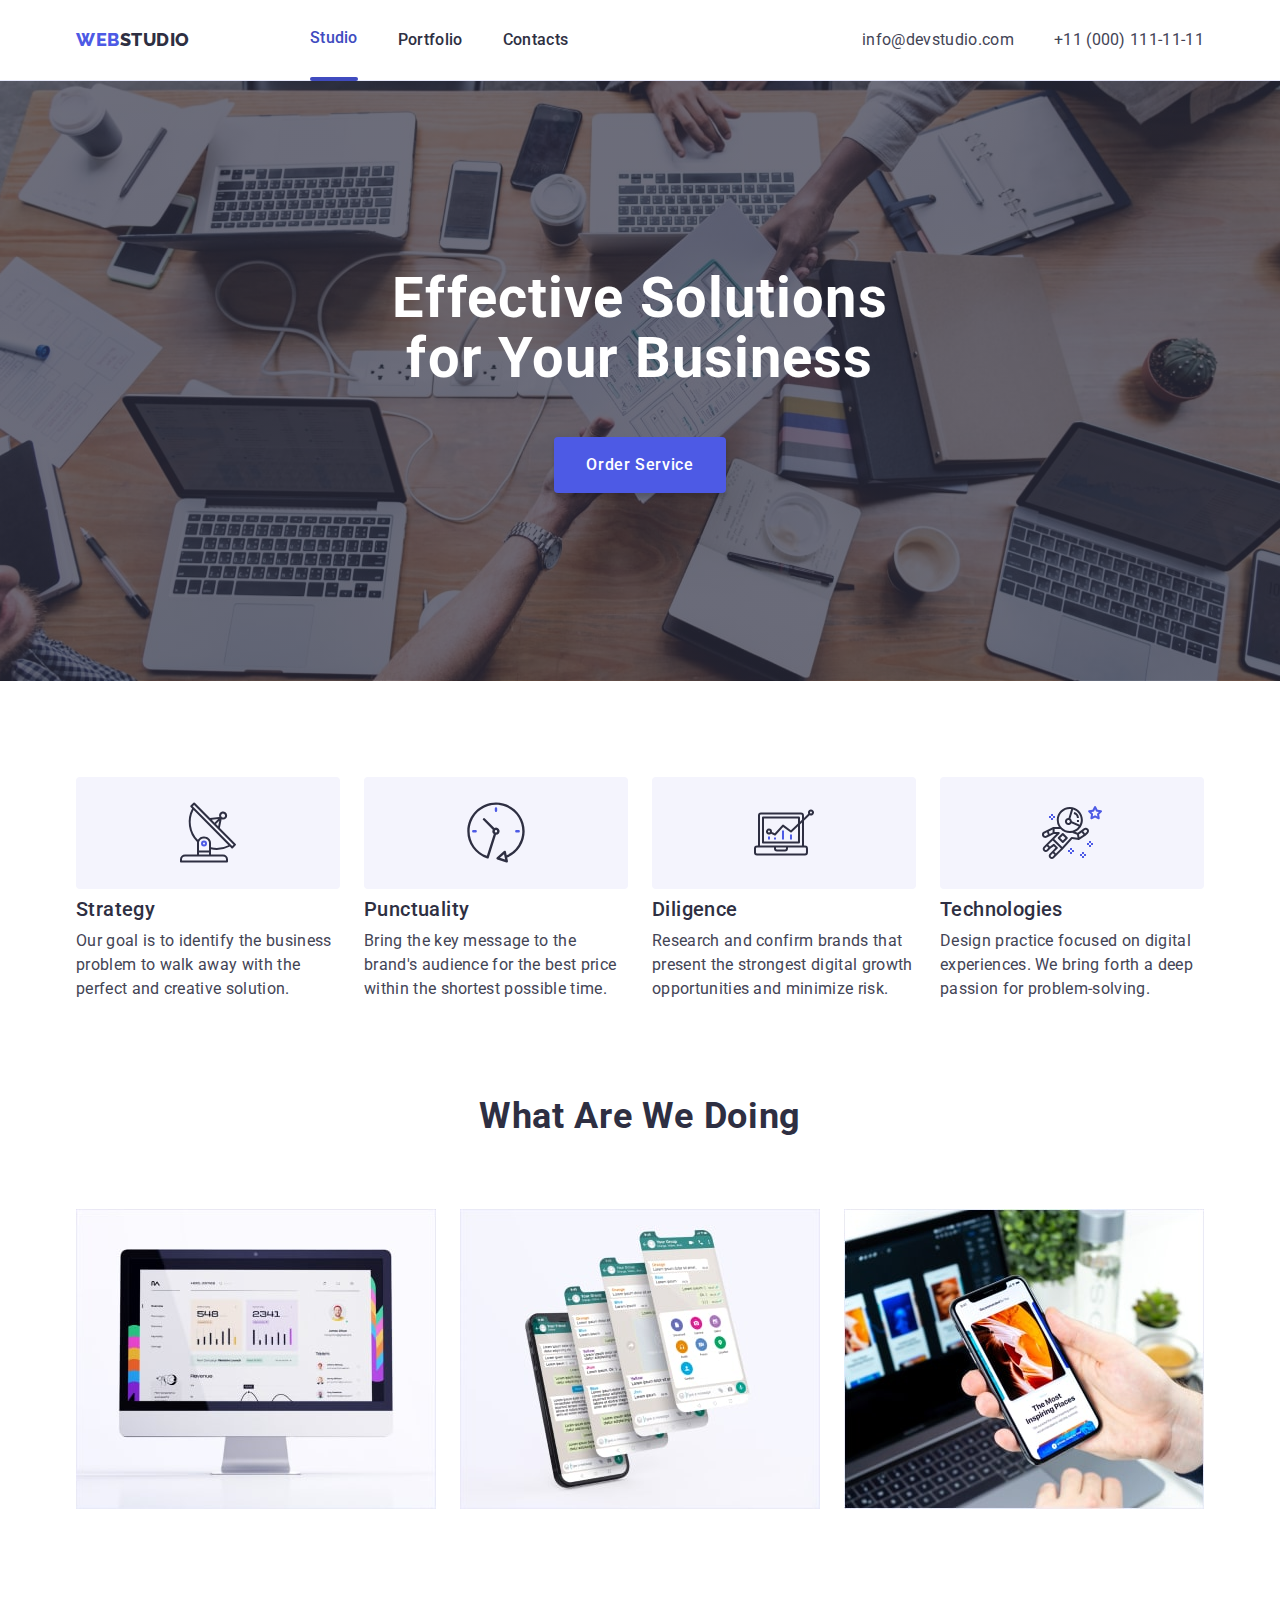
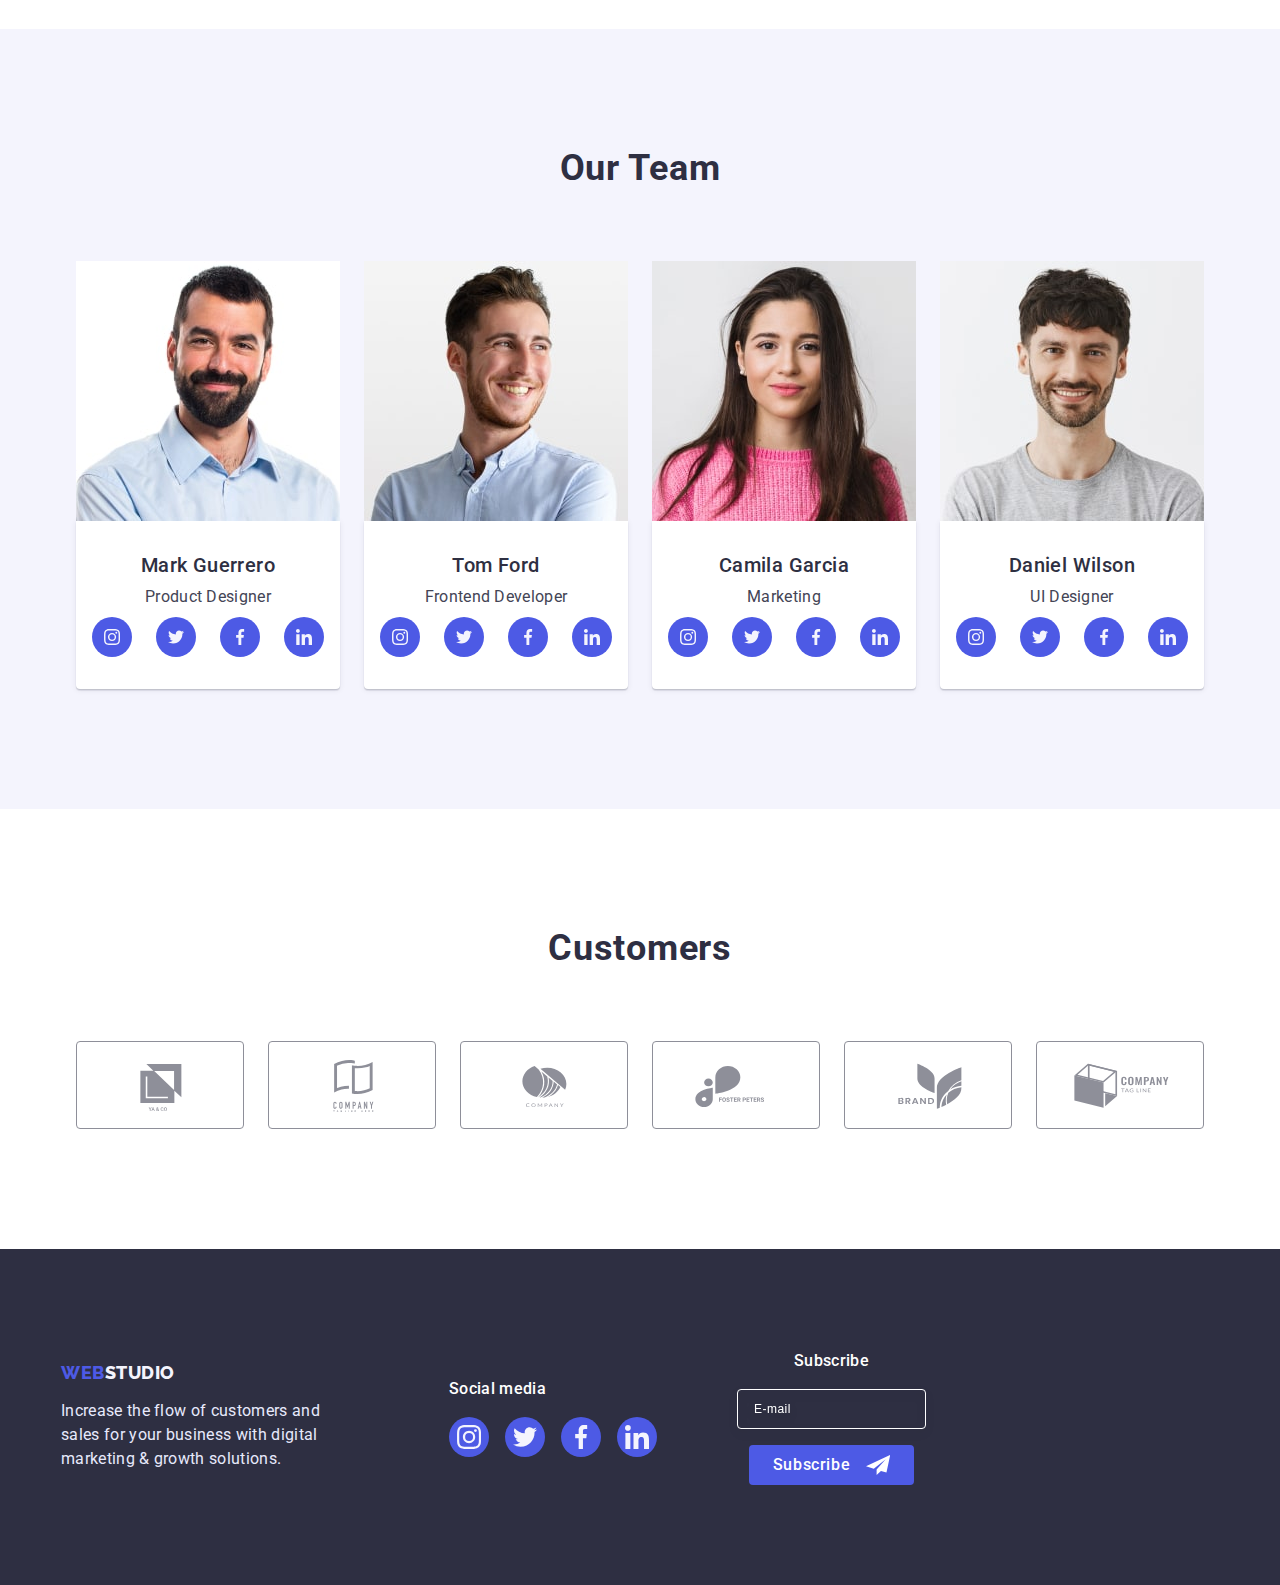
==== commit 5ab595b3: "work-7.6" ====
--- a/index.html
+++ b/index.html
@@ -44,7 +44,7 @@
                 <div class="mobile-thumb">
                     <ul class="mobile-nav list">
                         <li class="mobile-nav-item">
-                            <a class="mobile-nav-link link" href="./index.html">Studio</a>
+                            <a class="mobile-nav-link link link-menu-active" href="./index.html">Studio</a>
                         </li>
                         <li class="mobile-nav-item">
                             <a class="mobile-nav-link link" href="">Portfolio</a>
@@ -162,18 +162,36 @@
                 <div class="container">
                     <h2 class="menu-title">What are we doing</h2>
                     <ul class="img-items list">
-                        <li class="menu-img"><img src="./images/img_1.jpg" alt="computer" width="360"></li>
-                        <li class="menu-img"><img src="./images/img_2.jpg" alt="website" width="360"></li>
-                        <li class="menu-img"><img src="./images/img_3.jpg" alt="mobile" width="360"></li>
+                        <li class="menu-img"><img 
+                            src="./images/img_1.jpg" 
+                            alt="computer"
+                            srcset="./images/img_1.jpg 1x, ./images/img_1-2x.jpg 2x"
+                            width="360">
+                        </li>
+                        <li class="menu-img"><img 
+                            src="./images/img_2.jpg" 
+                            alt="website" 
+                            srcset="./images/img_2.jpg 1x, ./images/img_2-2x.jpg 2x"
+                            width="360">
+                        </li>
+                        <li class="menu-img"><img 
+                            src="./images/img_3.jpg" 
+                            alt="mobile"
+                            srcset="./images/img_3.jpg 1x, ./images/img_3-2x.jpg 2x" 
+                            width="360"></li>
                     </ul>
                 </div >
             </section>
             <section class="list-teams">
-                <div class="container">  <!--teams-container-->
+                <div class="container">
                     <h2 class="team-title">Our Team</h2>
                     <ul class="team-items list">
                         <li class="team-desc">
-                            <img src="./images/img_4.jpg" alt="foto" width="264">
+                            <img class="team-item-img" 
+                            src="./images/img_4.jpg"
+                            alt="foto"
+                            srcset="./images/img_4.jpg 1x, ./images/img_4-2x.jpg 2x"
+                            width="264">
                             <div class="team-pl">
                                 <h3 class="team-name">Mark Guerrero</h3>
                                 <p class="team-text">Product Designer</p>
@@ -206,7 +224,11 @@
                             </div >
                         </li>
                         <li class="team-desc">
-                            <img src="./images/img_5.jpg" alt="foto" width="264">
+                            <img class="team-item-img" 
+                            src="./images/img_5.jpg" 
+                            alt="foto"
+                            srcset="./images/img_5.jpg 1x, ./images/img_5-2x.jpg 2x"
+                            width="264">
                             <div class="team-pl">
                                 <h3 class="team-name">Tom Ford</h3>
                                 <p class="team-text">Frontend Developer</p>
@@ -243,7 +265,11 @@
                             </div >
                         </li>
                         <li class="team-desc">
-                            <img src="./images/img_6.jpg" alt="foto" width="264">
+                            <img class="team-item-img" 
+                            src="./images/img_6.jpg" 
+                            alt="foto" 
+                            srcset="./images/img_6.jpg 1x, ./images/img_6-2x.jpg 2x"
+                            width="264">
                             <div class="team-pl">
                                 <h3 class="team-name">Camila Garcia</h3>
                                 <p class="team-text">Marketing</p>
@@ -280,7 +306,11 @@
                             </div >
                         </li>
                         <li class="team-desc">
-                            <img src="./images/img_7.jpg" alt="foto" width="264">
+                            <img class="team-item-img" 
+                            src="./images/img_7.jpg" 
+                            alt="foto" 
+                            srcset="./images/img_7.jpg 1x, ./images/img_7-2x.jpg 2x"
+                            width="264">
                             <div class="team-pl">
                                 <h3 class="team-name">Daniel Wilson</h3>
                                 <p class="team-text">UI Designer</p>
@@ -409,17 +439,19 @@
                             </li>
                         </ul>
                     </div>
-                    <div class="footer-form-container">
-                        <p class="form-container-text">Subscribe</p>
-                        <form class="footer-form">
-                            <input class="footer-form-input" name="user_email" type="email" placeholder="E-mail" required="">
-                            <div class="footer-form-submit-area">
-                                <button class="footer-form-submite" type="submit">
-                                    Subscribe
+                    <div class="container3">
+                        <form class="form-footer">
+                            <p class="subscibe-title">Subscribe</p>
+                            <div class="form-div">
+                                <label class="label-sub">
+                                    <input class="input-text" type="email" name="email" id="email" autocomplete="on" placeholder="E-mail" />
+                                </label>
+                                <button type="submit" class="btn-footer">
+                                    <span class="btn-submit">Subscribe</span>
+                                    <svg class="button-item" width="24" height="24">
+                                        <use href="./images/symbol-defs.svg#icon-telegramm"></use>
+                                    </svg>
                                 </button>
-                                <svg class="footer-form-submit-icon">
-                                    <use href="./images/symbol-defs.svg#icon-telegramm"></use>
-                                </svg>
                             </div>
                         </form>
                     </div>
@@ -462,21 +494,13 @@
                             </div>
                             <div class="input-wrap">
                                 <label class="modal-label-text" for="comment">Comment</label>
-                                <textarea 
-                                name="comment" 
-                                id="comment" 
-                                class="modal-textarea"
-                                placeholder="Text input"
-                                ></textarea>
+                                <textarea name="comment" id="comment" class="modal-textarea" placeholder="Text input"></textarea>
                             </div>
                             <div class="modal-field">
-                                <input class="modal-check visually-hidden"
-                                type="checkbox"
-                                id="privacy"
-                                name="user-privacy"
-                                value="true"
-                                />
-                                <label for="privacy" class="check-text">I accept the terms and conditions of the <a href="" class="check-text-link">Privacy Policy</a></label>
+                                <input class="modal-check visually-hidden" type="checkbox" id="privacy" name="user-privacy"
+                                    value="true" />
+                                <label for="privacy" class="check-text">I accept the terms and conditions of the <a href=""
+                                        class="check-text-link">Privacy Policy</a></label>
                                 <button class="modal-btn-send" type="submit">Send</button>
                             </div>
                         </div>
--- a/css/style.css
+++ b/css/style.css
@@ -18,6 +18,7 @@
     --dairy: #FCFCFC;
     --cornflower: #E7E9FC;
     --cubic: 250ms cubic-bezier(0.4, 0, 0.2, 1);
+    --gradient: linear-gradient(rgba(46, 47, 66, 0.7), rgba(46, 47, 66, 0.7));
 }
 
 p, h1, h2, h3, h4, h5, h6 {
@@ -56,11 +57,8 @@
 }
 
 .container {
-    width: 428px;
     padding-left: 15px;
     padding-right: 15px;
-    margin-left: auto;
-    margin-right: auto;
 }
 
 .visually-hidden {
@@ -135,19 +133,14 @@
     height: 100%;
     top: 0;
     left: 0;
-    z-index: 100;
+    z-index: 2;
     background-color: var(--white-color);
     box-shadow: 0px 2px 1px rgba(46, 47, 66, 0.08),
         0px 1px 1px rgba(46, 47, 66, 0.16), 0px 1px 6px rgba(46, 47, 66, 0.08);
 
-    transition: opacity var(--anim-dur-func), visibility var(--anim-dur-func);
-}
-
-.is-hidden {
-    opacity: 0;
-    visibility: hidden;
-    pointer-events: none;
-}
+    transition: opacity var(--cubic), visibility var(--cubic);
+}
+
 
 .mobile-menu.is-hidden .mobile-menu {
     box-shadow: none;
@@ -211,6 +204,9 @@
     color: var(--grey-color);
     transition: color var(--cubic);
 }
+.link-menu-active {
+    color: var(--ocean-color);
+}
 
 .mobile-nav-link:hover,
 .mobile-nav-link:focus {
@@ -242,7 +238,7 @@
     letter-spacing: 0.02em;
     text-transform: capitalize;
     font-style: normal;
-    color: var(--slate-color);
+    color: var(--iris-color);
 }
 
 .mobile-contacts-list-item-link.mail {
@@ -304,10 +300,7 @@
 
 .page {
     background: var(--grey-color);
-    background-image:linear-gradient(
-    rgba(46, 47, 66, 0.7),
-    rgba(46, 47, 66, 0.7)
-    ),
+    background-image: var(--gradient),
     url(../images/Dark-bg-mob-min.jpg);
     background-repeat: no-repeat;
     background-position: center;
@@ -323,7 +316,8 @@
 (min-resolution: 192dpi),
 (min-resolution: 2dppx) {
     .page {
-        background-image: url('../images/Dark-bg-mob2x-min.jpg');
+        background-image: var(--gradient),
+        url('../images/Dark-bg-mob2x-min.jpg');
     }
 }
 
@@ -455,8 +449,13 @@
     border-radius: 0 0 4px 4px;
 }
 
+
 .team-desc:hover .team-cover-text {
     transform: translateY(0);
+}
+.team-item-img{
+    width: 100%;
+    height: 100%;
 }
 
 .team-pl {
@@ -488,6 +487,7 @@
     display: flex;
     justify-content: center;
     gap: 24px;
+    flex-wrap: wrap;
 }
 
 .team-soc-item {
@@ -546,11 +546,13 @@
     row-gap: 72px;
     
 }
+.customers-box {
+    flex-basis: calc((100% - 1 * 16px) / 2);
+}
 
 
 .customers-block {
     display: flex;
-    flex-basis:  calc((100% - 1 * 16px) / 2);
     align-items: center;
     justify-content: center;
     width: 190px;
@@ -627,7 +629,6 @@
     font-size: 16px;
     line-height: 1.5;
     letter-spacing: 0.02em;
-    margin-bottom: 16px;
 }
 
 .footer-logo-block {
@@ -653,20 +654,20 @@
     background-color: var(--green);
 }
 
-.footer-soc-icon {
+/*.footer-soc-icon {
     fill: var(--cloud-color);
-}
-
-.container-form {
+}*/
+
+/*.container-form {
     width: 100%;
     display: flex;
     align-items: center;
     flex-direction: column;
     gap: 16px;
     max-width: 398px;
-}
-
-.footer-form-container {
+}*/
+
+/*.footer-form-container {
     width: 100%;
     display: flex;
     align-items: center;
@@ -676,7 +677,7 @@
 }
 
 .form-container-text {
-    color: #ffffff;
+    color: var(--white-color);
     font-weight: 500;
     font-size: 16px;
     line-height: 1.5;
@@ -695,17 +696,17 @@
     width: 100%;
     height: 40px;
     padding: 8px 16px;
-    border: 1px solid #ffffff;
+    border: 1px solid var(--white-color);
     border-radius: 4px;
     background-color: #2e2f42;
-    color: #ffffff;
+    color: var(--white-color);
     filter: drop-shadow(0px 4px 4px rgba(0, 0, 0, 0.15));
 }
 
 .footer-form-input::placeholder {
     display: flex;
     justify-content: center;
-    color: #ffffff;
+    color: var(--white-color);
     font-weight: 400;
     font-size: 12px;
     line-height: 2;
@@ -717,18 +718,23 @@
 }
 
 
-.footer-form-submite {
+.submite {
     padding: 8px 64px 8px 24px;
     border-color: transparent;
     border-radius: 4px;
-    background-color: #4d5ae5;
-    color: #ffffff;
+    background-color: var(--iris-color);
+    color: var(--white-color);
     font-weight: 500;
     font-size: 16px;
     line-height: 1.5;
     letter-spacing: 0.04em;
     cursor: pointer;
     transition: background-color var(--cubic);
+}
+.footer-form-submite:hover,
+.footer-form-submite:focus
+{
+    background-color: var(--ocean-color);
 }
 
 .footer-form-submit-icon {
@@ -737,7 +743,7 @@
     right: 24px;
     width: 24px;
     height: 24px;
-    fill: #ffffff;
+    fill: var(--white-color);
     transform: translateY(-50%);
 }
 
@@ -763,23 +769,94 @@
     align-items: center;
 }*/
 
+.container3 {
+    
+}
+.form-footer{
+    width: 100%;
+    display: flex;
+    align-items: center;
+    flex-direction: column;
+}
+
+.input-text {
+    font-size: 12px;
+    line-height: 1.33;
+    letter-spacing: 0.04em;
+    color: var(--white-color);
+    border: 1px solid var(--white-color);
+    filter: drop-shadow(0px 4px 4px rgba(0, 0, 0, 0.15));
+    border-radius: 4px;
+    padding: 0 16px 0 16px;
+    height: 40px;
+    width: px;
+    margin-bottom: 16px;
+    background-color: transparent;
+    outline: 0;
+}
+.input-text::placeholder {
+    font-size: 12px;
+    line-height: 24px;
+    color: var(--white-color);
+}
+
+.subscibe-title {
+    margin-bottom: 16px;
+    font-weight: 500;
+    font-size: 16px;
+    line-height: 1.5;
+    letter-spacing: 0.02em;
+    color: var(--white-color);
+}
+
+.form-div {
+}
+
+.btn-footer {
+    display: flex;
+    margin: 0 auto;
+    padding: 8px 24px;
+    border-radius: 4px;
+    border: 0;
+    cursor: pointer;
+    background: var(--iris-color);
+    transition: background-color var(--cubic);
+}
+
+.btn-footer:hover,
+.btn-footer:focus {
+    background-color: var(--ocean-color);
+}
+
+.btn-submit {
+    font-family: 'Roboto', sans-serif;
+    font-weight: 500;
+    letter-spacing: 0.04em;
+    font-size: 16px;
+    line-height: 1.5;
+    color: var(--white-color);
+    margin-right: 16px;
+    padding: 0;
+    border: none;
+}
+
 
 
 /*-------------------------BACKDROP--------------------------*/
 
-.backdrop{
+.backdrop {
     position: fixed;
     top: 0;
     left: 0;
     width: 100%;
     height: 100%;
-    background-color: #2e2f4293;
+    background-color: rgba(46, 47, 66, 0.4);
     transition: opacity var(--cubic), visibility var(--cubic);
     opacity: 1;
 }
 
 .modal{
-    width: 408px;
+    width: 392px;
     background-color: var(--dairy);
     border-radius: 4px;
     position: absolute;
@@ -872,8 +949,6 @@
     border-color: var(--ocean-color);
 }
 
-
-
 .modal-textarea{
     width: 100%;
     height: 120px;
@@ -908,7 +983,6 @@
     transform: translateY(-50%);
     left: 16px;
     transition: fill var(--cubic);
-        ;
 }
 
 .modal-input:focus+.modal-input-icon {
--- a/css/media.css
+++ b/css/media.css
@@ -1,231 +1,298 @@
+:root {
+    --iris-color: #4D5AE5;
+    --ocean-color: #404BBF;
+    --navy-blue-color: #2E2F42;
+    --slate-color: #434455;
+    --light-slate-color: #8E8F99;
+    --cornflower-color: #E7E9FC;
+    --cloud-color: #F4F4FD;
+    --grey-color: #2E2F42;
+    --white-color: #ffffff;
+    --green: #31D0AA;
+    --dairy: #FCFCFC;
+    --cornflower: #E7E9FC;
+    --cubic: 250ms cubic-bezier(0.4, 0, 0.2, 1);
+    --gradient: linear-gradient(rgba(46, 47, 66, 0.7), rgba(46, 47, 66, 0.7));
+}
+
 @media screen and (min-width: 480px) {
     .container {
         width: 428px;
-    }
-}
-
-@media screen and (min-width: 768px) { /*-----768-----*/
-    .container{
-        width: 768px;
-    }
-/*-------------------------HEADER--------------------------*/
+        margin-left: auto;
+        margin-right: auto;
+    }
+
+    .team-item-img {
+        width: auto;
+        height: auto;
+    }
+}
+
+@media screen and (max-width: 480px){
+    .container {
+       max-width: 428px;
+       margin-right: auto;
+       margin-left: auto;
+    }
+}
+
+@media screen and (min-width: 768px) {
+    .container {
+       width: 768px;
+    }
+
+/*-------------------------------HEADER---------------------------------*/
+    
     .logo{
         margin-right: 120px;
     }
-.header-menu{
-        display: flex;
-        position: relative;
-        align-items: center;
-        gap: 40px;
-    }
+
+    .header-menu {
+       display: flex;
+       position: relative;
+       align-items: center;
+       gap: 40px;
+    }
+
     .header {
-        padding-top: 0;
-        padding-bottom: 0;
+       padding-top: 0;
+       padding-bottom: 0;
+    }
+
+    .nav_header {
+       display: flex;
+       align-items: center;
+    }
+
+    .link-menu {
+       color: var(--grey-color);
+       display: inline-block;
+       padding-top: 26px;
+       padding-bottom: 26px;
+       font-family: 'Roboto', sans-serif;
+       font-weight: 500;
+       font-size: 16px;
+       line-height: 1.5;
+       letter-spacing: 0.02em;
+       transition: color var(--cubic);
+    }
+
+    .link-presence::after {
+       content: '';
+       display: block;
+       position: relative;
+       top: 27px;
+       width: 100%;
+       height: 4px;
+       border-radius: 2px;
+       background-color: var(--ocean-color);
+    }
+
+    .link-menu:hover,
+    .link-menu:focus {
+       color: var(--ocean-color);
+    }
+    
+    .link-menu-active {
+       color: var(--ocean-color);
+    }
+
+    .mobile-menu-open{
+       display: none;
+    }
+
+    .mobile-menu {
+       display: none;
+    }
+
+    .adress-menu{
+       display: block;
+    }
+
+    /*.adress-list:not(:last-child){
+       margin-bottom: 12px;
+    }*/
+
+    .adress-link {
+       color: var(--slate-color);
+       font-size: 12px;
+       line-height: 1.5;
+       text-decoration: none;
+       letter-spacing: 0.02em;
+       transition: color var(--cubic);
+    }
+
+    .adress-link:hover,
+    .adress-link:focus {
+       color: var(--ocean-color);
+    }
+
+
+/*-----------------------------------PAGE--------------------------------*/
+
+    .page{
+       max-width: 768px;
+       background-image: var(--gradient),
+       url(../images/Dark-bg-tab-min.jpg);
+    }
+
+    @media (min-device-pixel-ratio: 2),
+       (min-resolution: 192dpi),
+       (min-resolution: 2dppx) {
+
+    .page {
+       background-image: var(--gradient),
+       url('../images/Dark-bg-tab2x-min.jpg');
+    }
+}
+
+    .title {
+       font-size: 56px;
+       margin-bottom: 36px;
+       max-width: 496px;
+       text-transform: none;
+    }
+
+/*----------------------------------CAPTION-------------------------------*/
+
+    .caption-list {
+       display: flex;
+       flex-direction: row;
+       flex-wrap: wrap;
+       column-gap: 24px;
+       row-gap: 72px;
+    }
+
+    .list-caption {
+       flex-basis: calc((100% - 1 * 24px) / 2);
+    }
+
+    .section-subtitle{
+       text-align: start;
+    }
+
+/*------------------------------LIST_TEAMS---------------------------------*/
+    
+    .team-items {
+      justify-content: center;
+       flex-direction: row;
+       flex-wrap: wrap;
+       column-gap: 24px;
+       row-gap: 64px;
+    }
+
+/*------------------------SECTION-CUSTOMERS-------------------------------*/
+    
+    .customers-logo-box {
+       column-gap: 24px;
+       row-gap: 72px;
+    }
+
+    .customers-block {
+       width: 168px;
+    }
+
+       .customers-box{
+       flex-basis: calc((100% - 4 * 108px) / 3);
+      }
+
+/*-------------------------------FOOTER-----------------------------------*/
+    
+    .footer > .footer-container {
+       padding-left: 108px;
+       padding-right: 108px;
+    }
+
+    .footer-container {
+       flex-direction: row;
+       flex-wrap: wrap;
+       column-gap: 24px;
+       align-items: flex-start;
+    }
+
+    .footer-text-logo {
+       align-items: flex-start;
+    }
+
+    .footer-logo-group {
+       align-items: flex-start;
+    }
+
+       .modal {
+       width: 408px;
+    }
+}
+
+@media screen and (min-width: 1200px) {
+    .container {
+       width: 1158px;
+    }
+
+/*-------------------------------HEADER------------------------------------*/
+
+    .adress-menu {
+       display: flex;
+       margin: 0 auto;
+       gap: 40px;
+    }
+
+    .adress:hover,
+    .adress:focus {
+       color: var(--ocean-color);
+    }
+       .adress-link{
+        font-size: 16px;
+      }
+
+/*----------------------------------PAGE-----------------------------------*/
+
+    .page {
+       max-width: 1440px;
+       padding-top: 188px;
+       padding-bottom: 188px;
+       background-image: var(--gradient),
+       url(../images/people-office\ 1-min.jpg);
+    }
+
+    @media (min-device-pixel-ratio: 2),
+       (min-resolution: 192dpi),
+       (min-resolution: 2dppx) {
+
+       .page {
+          background-image: var(--gradient),
+          url('../images/people-office\ 2x-min.jpg');
         }
-        .nav_header{
-        display: flex;
-        align-items: center;
-        }
-    .link-menu {
-        color: var(--grey-color);
-        display: inline-block;
-        padding-top: 26px;
-        padding-bottom: 26px;
-        font-family: 'Roboto', sans-serif;
-        font-weight: 500;
-        font-size: 16px;
-        line-height: 1.5;
-        letter-spacing: 0.02em;
-        transition: color var(--cubic);
-        }
-        .link-presence::after {
-        content: '';
-        display: block;
-        position: relative;
-        top: 27px;
-        width: 100%;
-        height: 4px;
-        border-radius: 2px;
-        background-color: var(--ocean-color);
-        }
-        .link-menu:hover,
-        .link-menu:focus {
-            color: var(--ocean-color);
-        }
-    
-        .link-menu-active {
-            color: var(--ocean-color);
-        }
-    .mobile-menu-open{
-        display: none;
-    }
-    .mobile-menu {
-        display: none;
-    }
-
-    .adress-menu{
-        display: block;
-    }
-    .adress-list:not(:last-child){
-        margin-bottom: 12px;
-    }
-    .adress-link {
-        color: var(--slate-color);
-        font-size: 16px;
-        line-height: 1.5;
-        text-decoration: none;
-        letter-spacing: 0.02em;
-        transition: color var(--cubic);
-    }
-        .adress-link:hover,
-        .adress-link:focus {
-            color: var(--ocean-color);
-        }
-
-
-/*-------------------------PAGE--------------------------*/
-
-.page{
-    max-width: 768px;
-    background-image: linear-gradient(rgba(46, 47, 66, 0.7),
-                rgba(46, 47, 66, 0.7)),
-            url(../images/Dark-bg-tab-min.jpg);
-}
-@media (min-device-pixel-ratio: 2),
-(min-resolution: 192dpi),
-(min-resolution: 2dppx) {
-    .page {
-        background-image: url('../images/Dark-bg-tab2x-min.jpg');
-    }
-}
-
-.title {
-    font-size: 56px;
-    margin-bottom: 36px;
-    max-width: 496px;
-    text-transform: none;
-}
-
-/*-------------------------CAPTION--------------------------*/
-
-    .caption-list {
-        display: flex;
-        flex-direction: row;
-        flex-wrap: wrap;
-        column-gap: 24px;
-        row-gap: 72px;
-}
+    }
+
+    .title {
+       font-size: 56px;
+       margin-bottom: 48px;
+       text-transform: none;
+    }  
+
+/*-----------------------------CAPTION------------------------------------*/
+
+    .caption-list{
+       gap: 24px;
+    }
+
     .list-caption {
-        flex-basis: calc((100% - 1 * 24px) / 2);
-}
-    .section-subtitle{
-        text-align: start;
-}
-/*------------------------LIST_TEAMS-------------------------*/
-    .team-items{
-        flex-direction: row;
-        flex-wrap: wrap;
-        column-gap: 24px;
-        row-gap: 64px;
-}
-/*-----------------------SECTION-CUSTOMERS---------------------*/
-    .customers-logo-box{
-        column-gap: 24px;
-        row-gap: 72px;
-}
-    .customers-block{
-        flex-basis: calc((100% - 3 * 24px) / 4);
-        width: 168px;
-}
-/*-----------------------FOOTER---------------------*/
-.footer > .footer-container {
-    padding-left: 108px;
-    padding-right: 108px;
-}
-
-.footer-container{
-    flex-direction: row;
-        flex-wrap: wrap;
-        column-gap: 24px;
-        align-items: flex-start;
-}
-.footer-text-logo {
-    align-items: flex-start;
-}
-.footer-logo-group{
-    align-items: flex-start;
-}
-.footer-form-container {
-    align-items: flex-start;
-    width: auto;
-    max-width: none;
-}
-.footer-form {
-    flex-direction: row;
-}
-.footer-form-input{
-    width: 264px;
-}
-}
-
-@media screen and (min-width: 1200px) {   /*-----1200---------*/
-    .container {
-        width: 1158px;
-}
-/*-------------------------HEADER--------------------------*/
-.adress-menu {
-    display: flex;
-    margin: 0 auto;
-    gap: 40px;
-}
-.adress:hover,
-.adress:focus {
-    color: var(--ocean-color);
-}
-
-/*-------------------------PAGE--------------------------*/
-
-.page {
-    max-width: 1440px;
-    padding-top: 188px;
-    padding-bottom: 188px;
-    background-image: linear-gradient(rgba(46, 47, 66, 0.7),
-                rgba(46, 47, 66, 0.7)),
-            url(../images/people-office\ 1-min.jpg);
-}
-@media (min-device-pixel-ratio: 2),
-(min-resolution: 192dpi),
-(min-resolution: 2dppx) {
-    .page {
-        background-image: url('../images/people-office\ 2x-min.jpg');
-    }
-}
-
-.title {
-    font-size: 56px;
-    margin-bottom: 48px;
-    text-transform: none;
-}
-
-
-/*----------------------------CAPTION--------------------------*/
-    .caption-list{
-        gap: 24px;
-}
-    .list-caption {
-        width: calc((100% - 3 * 24px) / 4);
-}
+       width: calc((100% - 3 * 24px) / 4);
+    }
+
     .advantages {
-        display: flex;
-        align-items: center;
-        justify-content: center;
-        height: 112px;
-        border-radius: 4px;
-        background-color: var(--cloud-color);
-    }
+       display: flex;
+       align-items: center;
+       justify-content: center;
+       height: 112px;
+       border-radius: 4px;
+       background-color: var(--cloud-color);
+    }
+
     .caption-list {
         flex-wrap: nowrap;
     }
+
     .section-subtitle {
         font-weight: 500;
         font-size: 20px;
@@ -235,21 +302,26 @@
         margin-top: 8px;
         color: var(--grey-color);
     }
+
     .text-suptitle {
         font-weight: 400;
     }
-/*-------------------------MENU--------------------------*/
+
+/*------------------------------MENU-------------------------------------*/
+
     .menu {
         display: block;
         padding-bottom: 120px;
-}
-
-/*-------------------------LIST_TEAMS-------------------------*/
-    .list-teams{
+    }
+
+/*-------------------------------LIST_TEAMS-----------------------------*/
+
+    .list-teams {
         padding-top: 120px;
         padding-bottom: 120px;
-}
-    .list-teams>.container{
+    }
+
+    .list-teams>.container {
         margin-right: auto;
         margin-left: auto;
         padding-left: 15px;
@@ -258,42 +330,205 @@
 
     .team-desc {
         flex-basis: calc((100% - 3 * 24px) / 4);
-}
+    }
+
     .team-items {
         flex-wrap: wrap;
         column-gap: 24px;
     }
-/*-------------------------SECTION-CUSTOMERS------------------------*/
-    .section-customers{
+
+/*-------------------------SECTION-CUSTOMERS-----------------------------*/
+
+    .section-customers {
         padding-top: 120px;
         padding-bottom: 120px;
     }
+
+        .customers-box {
+           flex-basis: calc((100% - 7 * 120px) / 2);
+        }
+
     .customers-logo-box {
         gap: 24px;
     }
-        .customers-block {
+    
+    .customers-block {
         flex-basis: calc((100% - 5 * 24px) / 6);
     }
-        /*-----------------------FOOTER---------------------*/
-    .footer{
+/*---------------------------FOOTER------------------------------------*/
+
+    .footer {
         padding-top: 100px;
         padding-bottom: 100px;
     }
-        .footer > .container {
+
+    .footer > .container {
         padding-left: 0px;
         padding-right: 0px;
-        }
-        .footer-container {
-            margin-right: auto;
-                margin-left: auto;
-                flex-wrap: nowrap;
-                gap: 0;
-                align-items: center;
-        }
-        .footer-text-logo{
-            margin-right: 120px;
-        }
-        .footer-logo-group {
-            margin-right: 80px;
-        }
-}+    }
+
+    .footer-container {
+        margin-right: auto;
+        margin-left: auto;
+        flex-wrap: nowrap;
+        gap: 0;
+        align-items: center;
+    }
+
+    .footer-text-logo {
+        margin-right: 120px;
+    }
+
+    .footer-logo-group {
+        margin-right: 80px;
+    }
+}
+
+/*.footer {
+   background: var(--grey-color);
+   padding-top: 100px;
+   padding-bottom: 100px;
+}
+
+.footer-container {
+   display: flex;
+}
+
+.logo-footer {
+   font-family: 'Raleway', sans-serif;
+   color: var(--iris-color);
+   font-size: 18px;
+   line-height: 1.17;
+   letter-spacing: 0.03em;
+   text-transform: uppercase;
+   text-decoration: none;
+}
+
+.footer-text-logo {
+   max-width: 264px;
+}
+
+.span_footer {
+   color: var(--cloud-color);
+}
+
+.footer-text {
+   font-size: 16px;
+   line-height: 1.5;
+   letter-spacing: 0.02em;
+   color: var(--cornflower-color);
+   margin-top: 16px;
+}
+
+
+
+.footer-logo-group {
+   margin-left: 120px;
+}
+
+.footer-social-text {
+   font-weight: 500;
+   color: var(--white-color);
+   font-size: 16px;
+   line-height: 1.5;
+   letter-spacing: 0.02em;
+   margin-bottom: 16px;
+}
+
+.footer-logo-block {
+   display: flex;
+   gap: 16px;
+   justify-content: center;
+}
+
+.footer-social-box {
+   width: 40px;
+   height: 40px;
+   border-radius: 50%;
+   background-color: var(--slate-color);
+   display: flex;
+   align-items: center;
+   justify-content: center;
+
+   transition: background-color var(--cubic);
+}
+
+.footer-social-box:hover,
+.footer-social-box:focus {
+   background-color: var(--green);
+}
+
+.footer-soc-icon {
+   fill: var(--cloud-color);
+}
+
+.container3 {
+   margin-left: 80px;
+}
+
+.form-footer input {
+   font-size: 12px;
+   line-height: 1.33;
+   letter-spacing: 0.04em;
+   color: var(--white-color);
+   border: 1px solid var(--white-color);
+   filter: drop-shadow(0px 4px 4px rgba(0, 0, 0, 0.15));
+   border-radius: 4px;
+   padding: 0 16px 0 16px;
+   height: 40px;
+   width: 264px;
+   background-color: transparent;
+   outline: 0;
+}
+
+.subscibe-title {
+   font-weight: 500;
+   font-size: 16px;
+   line-height: 1.5;
+   letter-spacing: 0.02em;
+   margin-bottom: 16px;
+   color: var(--white-color);
+}
+
+.input-text::placeholder {
+   font-size: 12px;
+   line-height: 24px;
+   color: var(--white-color);
+}
+
+.form-div {
+   display: flex;
+}
+
+.btn-footer {
+   display: flex;
+   padding: 8px 24px;
+   border-radius: 4px;
+   border: 0;
+   cursor: pointer;
+   margin-left: 24px;
+   background: var(--iris-color);
+   transition: background-color var(--cubic);
+}
+
+.btn-footer:hover,
+.btn-footer:focus {
+   background-color: var(--ocean-color);
+}
+
+.btn-submit {
+   font-family: 'Roboto', sans-serif;
+   font-weight: 500;
+   letter-spacing: 0.04em;
+   font-size: 16px;
+   line-height: 1.5;
+   color: var(--white-color);
+   margin-right: 16px;
+   padding: 0;
+   border: none;
+}
+
+.button-icon {
+   display: inline-flex;
+   align-items: center;
+}*/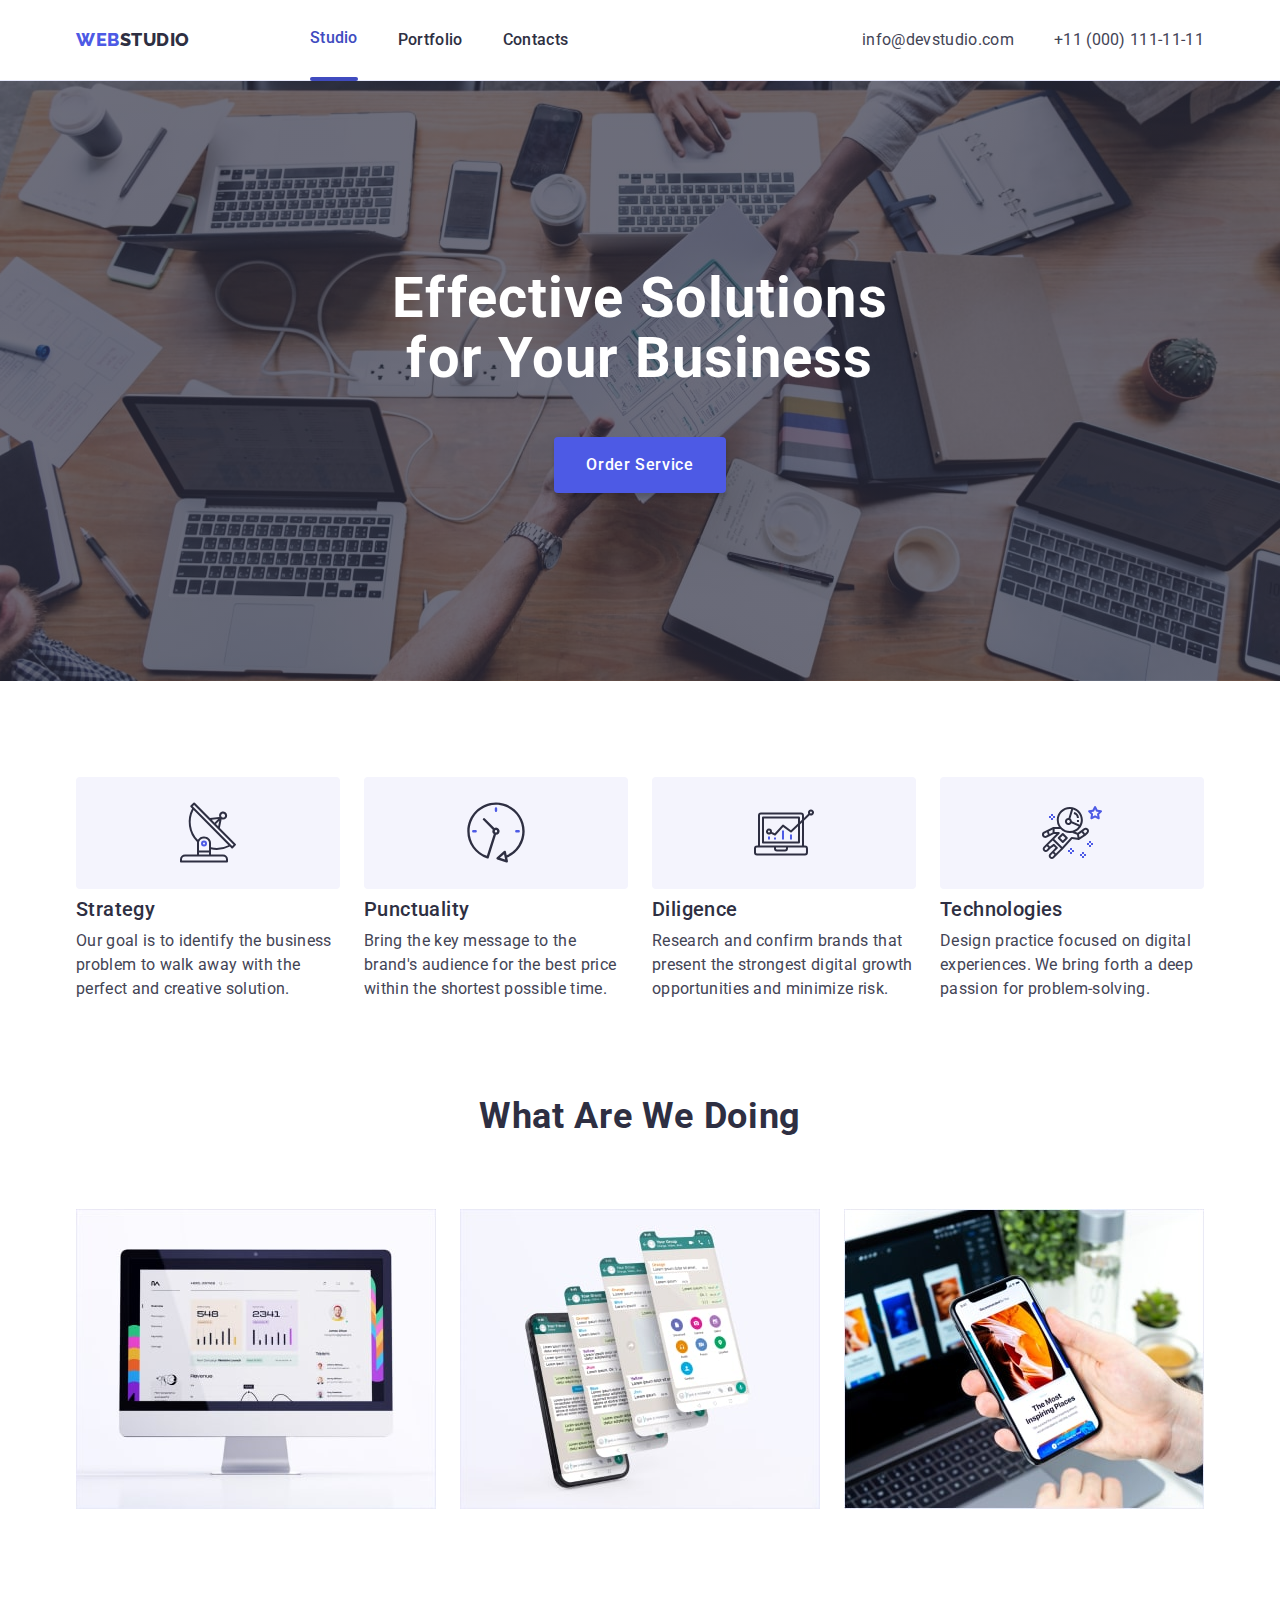
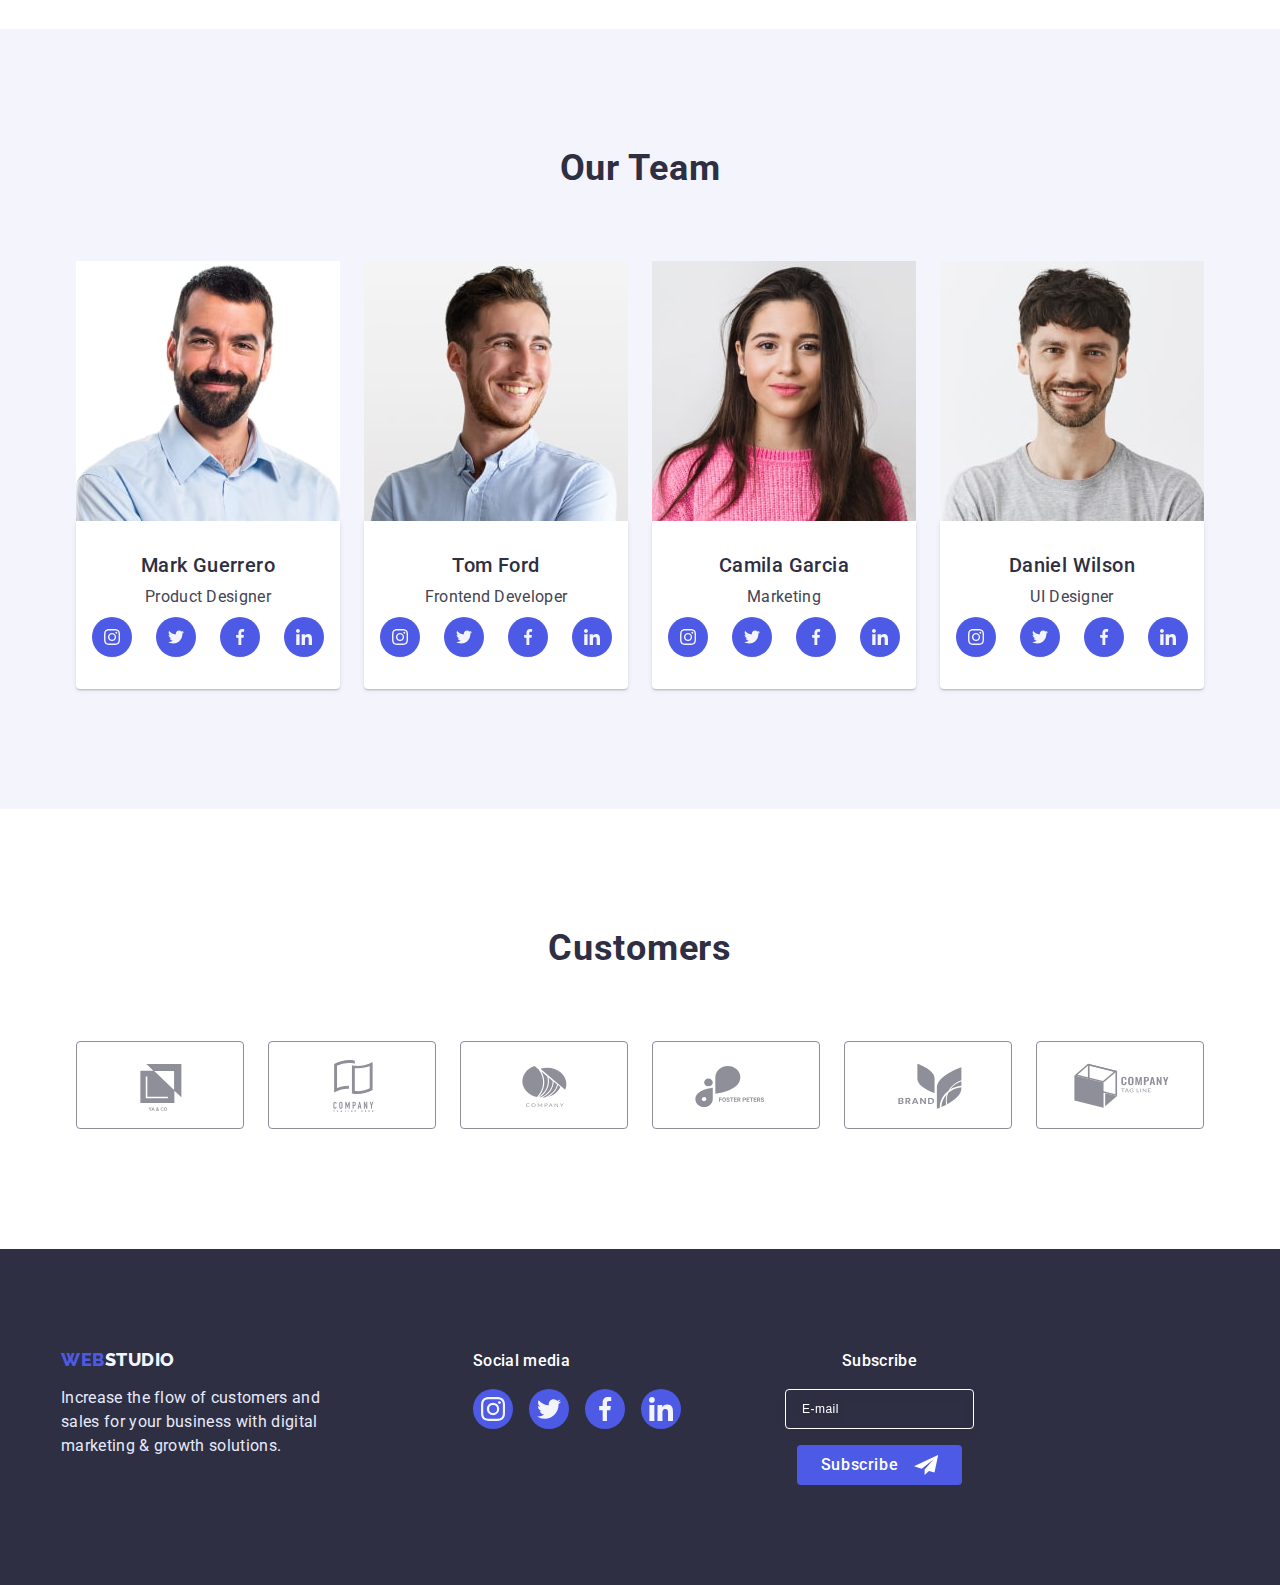
==== commit 9cb3732e: "work-7.8" ====
--- a/index.html
+++ b/index.html
@@ -162,23 +162,9 @@
                 <div class="container">
                     <h2 class="menu-title">What are we doing</h2>
                     <ul class="img-items list">
-                        <li class="menu-img"><img 
-                            src="./images/img_1.jpg" 
-                            alt="computer"
-                            srcset="./images/img_1.jpg 1x, ./images/img_1-2x.jpg 2x"
-                            width="360">
-                        </li>
-                        <li class="menu-img"><img 
-                            src="./images/img_2.jpg" 
-                            alt="website" 
-                            srcset="./images/img_2.jpg 1x, ./images/img_2-2x.jpg 2x"
-                            width="360">
-                        </li>
-                        <li class="menu-img"><img 
-                            src="./images/img_3.jpg" 
-                            alt="mobile"
-                            srcset="./images/img_3.jpg 1x, ./images/img_3-2x.jpg 2x" 
-                            width="360"></li>
+                        <li class="menu-img"><img src="./images/img_1.jpg" alt="computer" width="360"></li>
+                        <li class="menu-img"><img src="./images/img_2.jpg" alt="website" width="360"></li>
+                        <li class="menu-img"><img src="./images/img_3.jpg" alt="mobile" width="360"></li>
                     </ul>
                 </div >
             </section>
@@ -187,11 +173,7 @@
                     <h2 class="team-title">Our Team</h2>
                     <ul class="team-items list">
                         <li class="team-desc">
-                            <img class="team-item-img" 
-                            src="./images/img_4.jpg"
-                            alt="foto"
-                            srcset="./images/img_4.jpg 1x, ./images/img_4-2x.jpg 2x"
-                            width="264">
+                            <img class="team-item-img" src="./images/img_4.jpg" alt="foto" width="264">
                             <div class="team-pl">
                                 <h3 class="team-name">Mark Guerrero</h3>
                                 <p class="team-text">Product Designer</p>
@@ -224,11 +206,7 @@
                             </div >
                         </li>
                         <li class="team-desc">
-                            <img class="team-item-img" 
-                            src="./images/img_5.jpg" 
-                            alt="foto"
-                            srcset="./images/img_5.jpg 1x, ./images/img_5-2x.jpg 2x"
-                            width="264">
+                            <img class="team-item-img" src="./images/img_5.jpg" alt="foto" width="264">
                             <div class="team-pl">
                                 <h3 class="team-name">Tom Ford</h3>
                                 <p class="team-text">Frontend Developer</p>
@@ -265,11 +243,7 @@
                             </div >
                         </li>
                         <li class="team-desc">
-                            <img class="team-item-img" 
-                            src="./images/img_6.jpg" 
-                            alt="foto" 
-                            srcset="./images/img_6.jpg 1x, ./images/img_6-2x.jpg 2x"
-                            width="264">
+                            <img class="team-item-img" src="./images/img_6.jpg" alt="foto" width="264">
                             <div class="team-pl">
                                 <h3 class="team-name">Camila Garcia</h3>
                                 <p class="team-text">Marketing</p>
@@ -306,11 +280,7 @@
                             </div >
                         </li>
                         <li class="team-desc">
-                            <img class="team-item-img" 
-                            src="./images/img_7.jpg" 
-                            alt="foto" 
-                            srcset="./images/img_7.jpg 1x, ./images/img_7-2x.jpg 2x"
-                            width="264">
+                            <img class="team-item-img" src="./images/img_7.jpg" alt="foto" width="264">
                             <div class="team-pl">
                                 <h3 class="team-name">Daniel Wilson</h3>
                                 <p class="team-text">UI Designer</p>
--- a/css/media.css
+++ b/css/media.css
@@ -21,92 +21,83 @@
         margin-left: auto;
         margin-right: auto;
     }
-
     .team-item-img {
-        width: auto;
-        height: auto;
-    }
+            width: auto;
+            height: auto;
+        }
 }
 
 @media screen and (max-width: 480px){
-    .container {
+     .container{
        max-width: 428px;
        margin-right: auto;
        margin-left: auto;
     }
-}
-
-@media screen and (min-width: 768px) {
-    .container {
-       width: 768px;
-    }
-
-/*-------------------------------HEADER---------------------------------*/
-    
+
+}
+
+
+@media screen and (min-width: 768px) { /*-----768-----*/
+    .container{
+        width: 768px;
+    }
+/*-------------------------HEADER--------------------------*/
     .logo{
         margin-right: 120px;
     }
-
-    .header-menu {
-       display: flex;
-       position: relative;
-       align-items: center;
-       gap: 40px;
-    }
-
+.header-menu{
+        display: flex;
+        position: relative;
+        align-items: center;
+        gap: 40px;
+    }
     .header {
-       padding-top: 0;
-       padding-bottom: 0;
-    }
-
-    .nav_header {
-       display: flex;
-       align-items: center;
-    }
-
+        padding-top: 0;
+        padding-bottom: 0;
+        }
+        .nav_header{
+        display: flex;
+        align-items: center;
+        }
     .link-menu {
-       color: var(--grey-color);
-       display: inline-block;
-       padding-top: 26px;
-       padding-bottom: 26px;
-       font-family: 'Roboto', sans-serif;
-       font-weight: 500;
-       font-size: 16px;
-       line-height: 1.5;
-       letter-spacing: 0.02em;
-       transition: color var(--cubic);
-    }
-
-    .link-presence::after {
-       content: '';
-       display: block;
-       position: relative;
-       top: 27px;
-       width: 100%;
-       height: 4px;
-       border-radius: 2px;
-       background-color: var(--ocean-color);
-    }
-
-    .link-menu:hover,
-    .link-menu:focus {
-       color: var(--ocean-color);
-    }
+        color: var(--grey-color);
+        display: inline-block;
+        padding-top: 26px;
+        padding-bottom: 26px;
+        font-family: 'Roboto', sans-serif;
+        font-weight: 500;
+        font-size: 16px;
+        line-height: 1.5;
+        letter-spacing: 0.02em;
+        transition: color var(--cubic);
+        }
+        .link-presence::after {
+        content: '';
+        display: block;
+        position: relative;
+        top: 27px;
+        width: 100%;
+        height: 4px;
+        border-radius: 2px;
+        background-color: var(--ocean-color);
+        }
+        .link-menu:hover,
+        .link-menu:focus {
+            color: var(--ocean-color);
+        }
     
-    .link-menu-active {
-       color: var(--ocean-color);
-    }
-
+        .link-menu-active {
+            color: var(--ocean-color);
+        }
     .mobile-menu-open{
-       display: none;
-    }
-
+        display: none;
+    }
     .mobile-menu {
-       display: none;
+        display: none;
     }
 
     .adress-menu{
-       display: block;
+        display: block;
     }
 
     /*.adress-list:not(:last-child){
@@ -121,52 +112,47 @@
        letter-spacing: 0.02em;
        transition: color var(--cubic);
     }
-
-    .adress-link:hover,
-    .adress-link:focus {
-       color: var(--ocean-color);
-    }
-
-
-/*-----------------------------------PAGE--------------------------------*/
-
-    .page{
-       max-width: 768px;
-       background-image: var(--gradient),
-       url(../images/Dark-bg-tab-min.jpg);
-    }
-
-    @media (min-device-pixel-ratio: 2),
-       (min-resolution: 192dpi),
-       (min-resolution: 2dppx) {
-
+        .adress-link:hover,
+        .adress-link:focus {
+            color: var(--ocean-color);
+        }
+
+
+/*-------------------------PAGE--------------------------*/
+
+.page{
+    max-width: 768px;
+    background-image: var(--gradient),
+    url(../images/Dark-bg-tab-min.jpg);
+}
+@media (min-device-pixel-ratio: 2),
+(min-resolution: 192dpi),
+(min-resolution: 2dppx) {
     .page {
-       background-image: var(--gradient),
-       url('../images/Dark-bg-tab2x-min.jpg');
-    }
-}
-
-    .title {
-       font-size: 56px;
-       margin-bottom: 36px;
-       max-width: 496px;
-       text-transform: none;
-    }
-
-/*----------------------------------CAPTION-------------------------------*/
+        background-image: var(--gradient),
+        url('../images/Dark-bg-tab2x-min.jpg');
+    }
+}
+
+.title {
+    font-size: 56px;
+    margin-bottom: 36px;
+    max-width: 496px;
+    text-transform: none;
+}
+
+/*-------------------------CAPTION--------------------------*/
 
     .caption-list {
-       display: flex;
-       flex-direction: row;
-       flex-wrap: wrap;
-       column-gap: 24px;
-       row-gap: 72px;
-    }
-
+        display: flex;
+        flex-direction: row;
+        flex-wrap: wrap;
+        column-gap: 24px;
+        row-gap: 72px;
+}
     .list-caption {
-       flex-basis: calc((100% - 1 * 24px) / 2);
-    }
-
+        flex-basis: calc((100% - 1 * 24px) / 2);
+}
     .section-subtitle{
        text-align: start;
     }
@@ -203,27 +189,32 @@
        padding-right: 108px;
     }
 
-    .footer-container {
-       flex-direction: row;
-       flex-wrap: wrap;
-       column-gap: 24px;
-       align-items: flex-start;
-    }
-
-    .footer-text-logo {
-       align-items: flex-start;
-    }
-
-    .footer-logo-group {
-       align-items: flex-start;
-    }
-
-       .modal {
-       width: 408px;
-    }
-}
-
-@media screen and (min-width: 1200px) {
+.footer-container{
+    flex-direction: row;
+        flex-wrap: wrap;
+        column-gap: 24px;
+        align-items: flex-start;
+}
+.footer-text-logo {
+    align-items: flex-start;
+}
+.footer-logo-group{
+    align-items: flex-start;
+}
+.footer-form-container {
+    align-items: flex-start;
+    width: auto;
+    max-width: none;
+}
+.footer-form {
+    flex-direction: row;
+}
+.footer-form-input{
+    width: 264px;
+}
+}
+
+@media screen and (min-width: 1200px) {   /*-----1200---------*/
     .container {
        width: 1158px;
     }
@@ -244,55 +235,49 @@
         font-size: 16px;
       }
 
-/*----------------------------------PAGE-----------------------------------*/
-
+/*-------------------------PAGE--------------------------*/
+
+.page {
+    max-width: 1440px;
+    padding-top: 188px;
+    padding-bottom: 188px;
+    background-image: var(--gradient),
+    url(../images/people-office\ 1-min.jpg);
+}
+@media (min-device-pixel-ratio: 2),
+(min-resolution: 192dpi),
+(min-resolution: 2dppx) {
     .page {
-       max-width: 1440px;
-       padding-top: 188px;
-       padding-bottom: 188px;
-       background-image: var(--gradient),
-       url(../images/people-office\ 1-min.jpg);
-    }
-
-    @media (min-device-pixel-ratio: 2),
-       (min-resolution: 192dpi),
-       (min-resolution: 2dppx) {
-
-       .page {
-          background-image: var(--gradient),
-          url('../images/people-office\ 2x-min.jpg');
-        }
-    }
-
-    .title {
-       font-size: 56px;
-       margin-bottom: 48px;
-       text-transform: none;
-    }  
-
-/*-----------------------------CAPTION------------------------------------*/
-
+        background-image: var(--gradient),
+        url('../images/people-office\ 2x-min.jpg');
+    }
+}
+
+.title {
+    font-size: 56px;
+    margin-bottom: 48px;
+    text-transform: none;
+}
+
+
+/*----------------------------CAPTION--------------------------*/
     .caption-list{
-       gap: 24px;
-    }
-
+        gap: 24px;
+}
     .list-caption {
-       width: calc((100% - 3 * 24px) / 4);
-    }
-
+        width: calc((100% - 3 * 24px) / 4);
+}
     .advantages {
-       display: flex;
-       align-items: center;
-       justify-content: center;
-       height: 112px;
-       border-radius: 4px;
-       background-color: var(--cloud-color);
-    }
-
+        display: flex;
+        align-items: center;
+        justify-content: center;
+        height: 112px;
+        border-radius: 4px;
+        background-color: var(--cloud-color);
+    }
     .caption-list {
         flex-wrap: nowrap;
     }
-
     .section-subtitle {
         font-weight: 500;
         font-size: 20px;
@@ -302,26 +287,21 @@
         margin-top: 8px;
         color: var(--grey-color);
     }
-
     .text-suptitle {
         font-weight: 400;
     }
-
-/*------------------------------MENU-------------------------------------*/
-
+/*-------------------------MENU--------------------------*/
     .menu {
         display: block;
         padding-bottom: 120px;
-    }
-
-/*-------------------------------LIST_TEAMS-----------------------------*/
-
-    .list-teams {
+    } 
+
+/*-------------------------LIST_TEAMS-------------------------*/
+    .list-teams{
         padding-top: 120px;
         padding-bottom: 120px;
     }
-
-    .list-teams>.container {
+    .list-teams>.container{
         margin-right: auto;
         margin-left: auto;
         padding-left: 15px;
@@ -331,57 +311,42 @@
     .team-desc {
         flex-basis: calc((100% - 3 * 24px) / 4);
     }
-
     .team-items {
         flex-wrap: wrap;
         column-gap: 24px;
     }
-
-/*-------------------------SECTION-CUSTOMERS-----------------------------*/
-
-    .section-customers {
+/*-------------------------SECTION-CUSTOMERS------------------------*/
+    .section-customers{
         padding-top: 120px;
         padding-bottom: 120px;
     }
 
-        .customers-box {
+    .customers-box {
            flex-basis: calc((100% - 7 * 120px) / 2);
         }
 
     .customers-logo-box {
         gap: 24px;
     }
-    
-    .customers-block {
+        .customers-block {
         flex-basis: calc((100% - 5 * 24px) / 6);
     }
-/*---------------------------FOOTER------------------------------------*/
-
-    .footer {
+        /*-----------------------FOOTER---------------------*/
+    .footer{
         padding-top: 100px;
         padding-bottom: 100px;
     }
-
-    .footer > .container {
+        .footer > .container {
         padding-left: 0px;
         padding-right: 0px;
-    }
-
-    .footer-container {
-        margin-right: auto;
-        margin-left: auto;
-        flex-wrap: nowrap;
-        gap: 0;
-        align-items: center;
-    }
-
-    .footer-text-logo {
-        margin-right: 120px;
-    }
-
-    .footer-logo-group {
-        margin-right: 80px;
-    }
+        }
+
+        .footer-text-logo{
+            margin-right: 120px;
+        }
+        .footer-logo-group {
+            margin-right: 80px;
+        }
 }
 
 /*.footer {
@@ -531,4 +496,4 @@
 .button-icon {
    display: inline-flex;
    align-items: center;
-}*/+}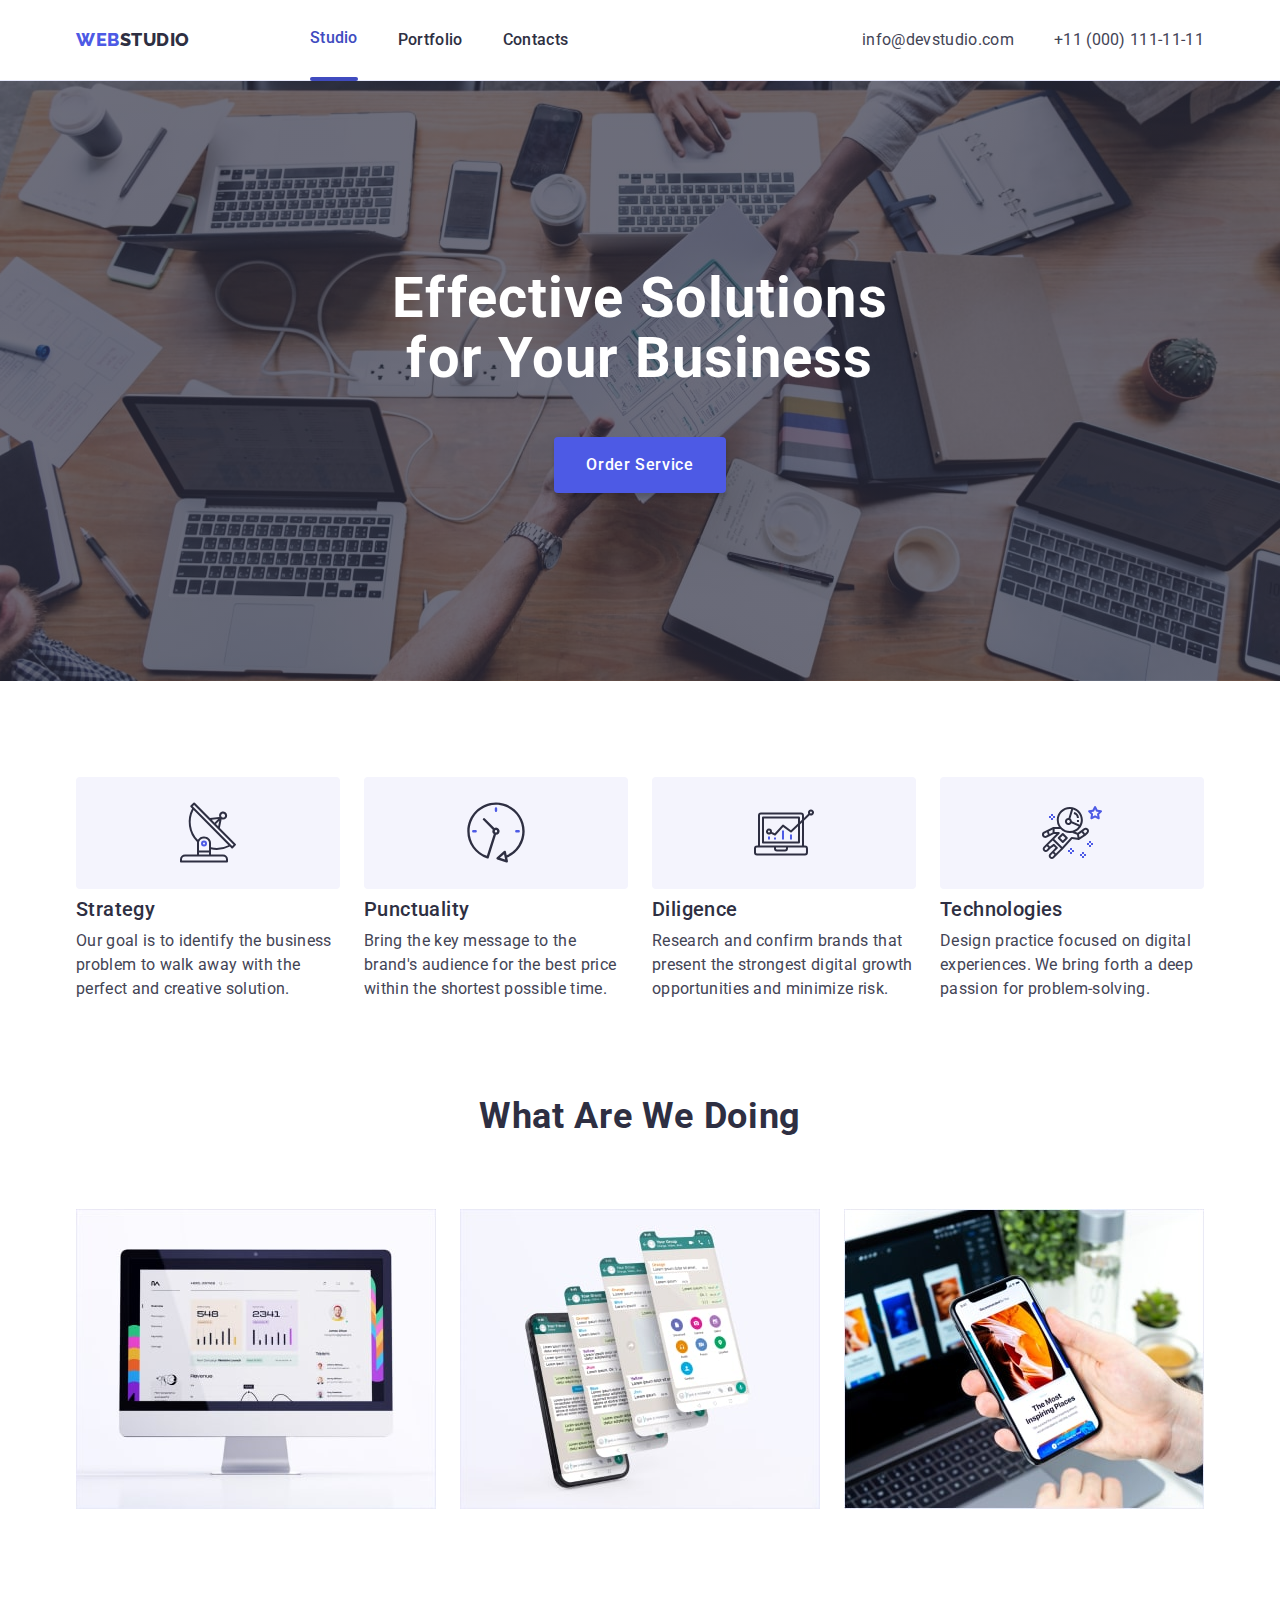
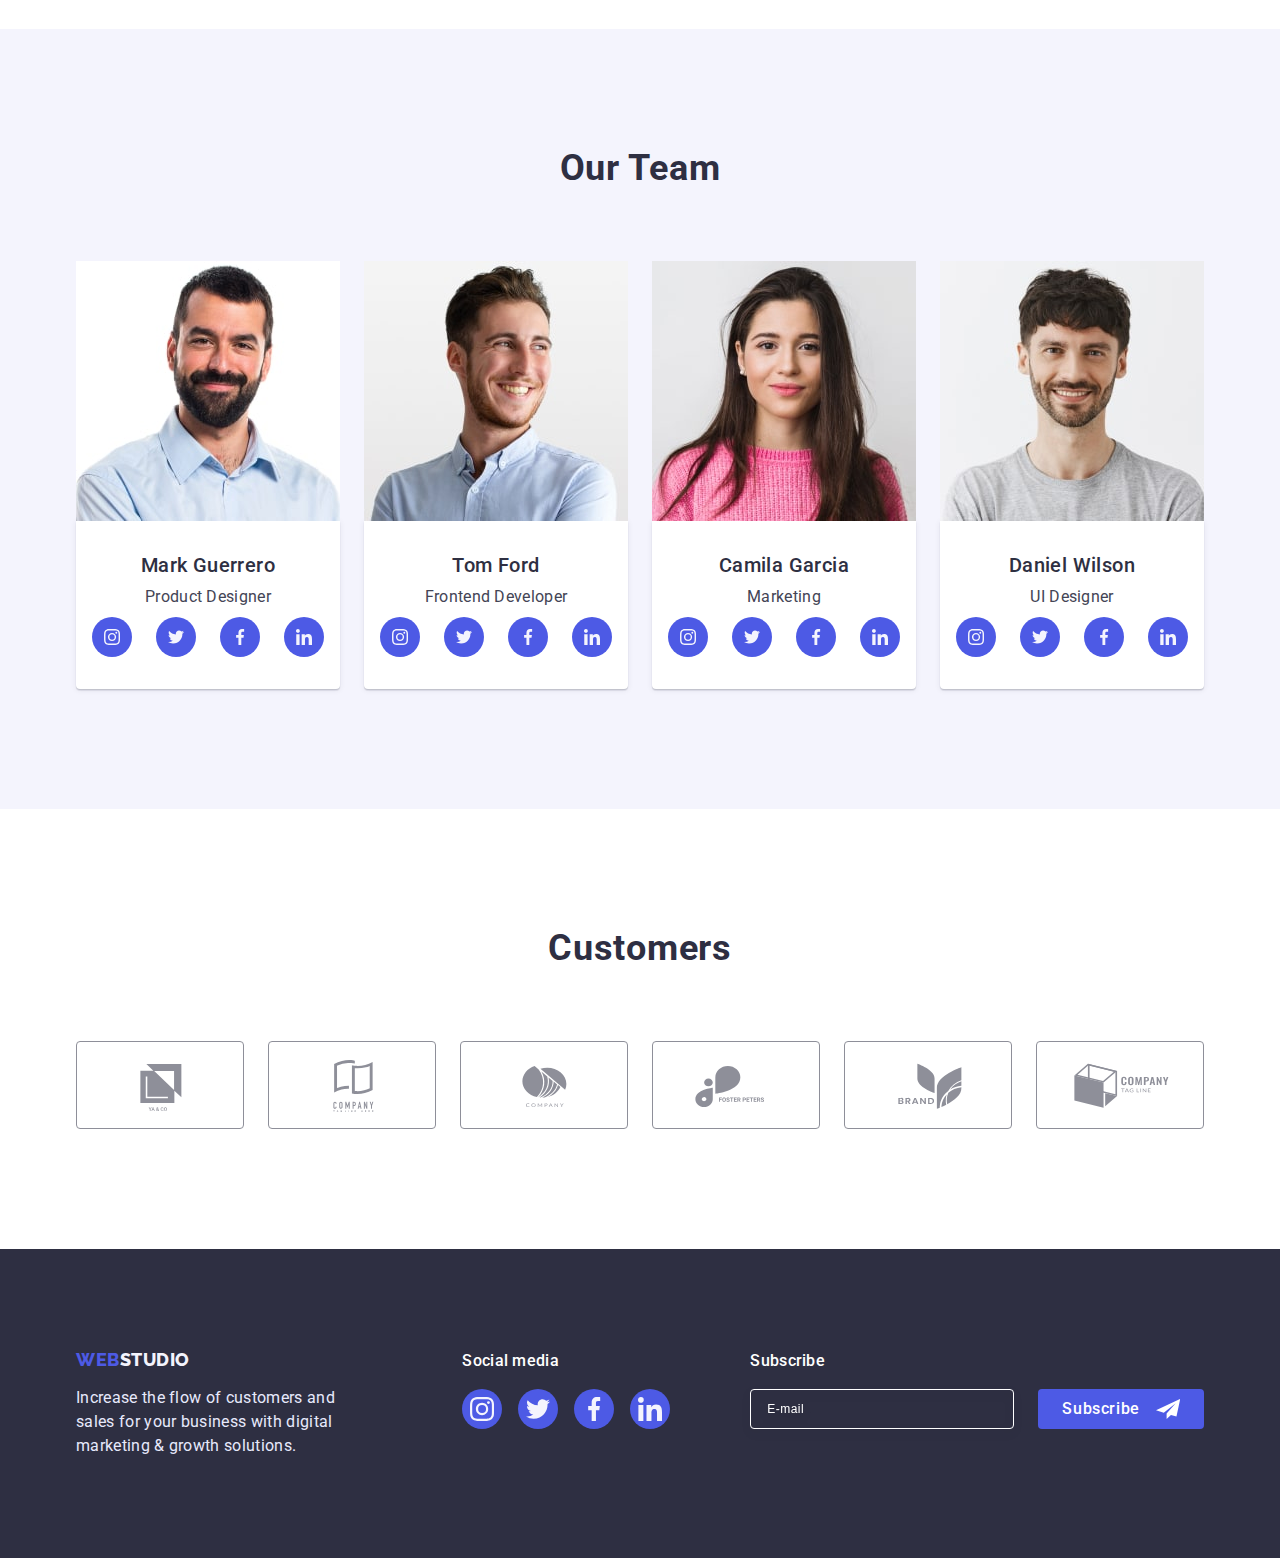
==== commit 72a647f6: "work-7.9" ====
--- a/index.html
+++ b/index.html
@@ -18,7 +18,7 @@
                 <a class="logo link" href="./index.html">Web<span class="span">Studio</span></a>
             <ul class="header-menu list">
                 <li><a class="link-menu link link-presence link-menu-active" href="./index.html">Studio</a></li>
-                <li><a class="link-menu link" href="">Portfolio</a></li> 
+                <li><a class="link-menu link" href="./portfolio.html">Portfolio</a></li> 
                 <li><a class="link-menu link" href="">Contacts</a></li>
             </ul>
             </nav>
@@ -410,8 +410,8 @@
                         </ul>
                     </div>
                     <div class="container3">
+                            <p class="subscibe-title">Subscribe</p>
                         <form class="form-footer">
-                            <p class="subscibe-title">Subscribe</p>
                             <div class="form-div">
                                 <label class="label-sub">
                                     <input class="input-text" type="email" name="email" id="email" autocomplete="on" placeholder="E-mail" />
--- a/css/style.css
+++ b/css/style.css
@@ -654,126 +654,7 @@
     background-color: var(--green);
 }
 
-/*.footer-soc-icon {
-    fill: var(--cloud-color);
-}*/
-
-/*.container-form {
-    width: 100%;
-    display: flex;
-    align-items: center;
-    flex-direction: column;
-    gap: 16px;
-    max-width: 398px;
-}*/
-
-/*.footer-form-container {
-    width: 100%;
-    display: flex;
-    align-items: center;
-    flex-direction: column;
-    gap: 16px;
-    max-width: 398px;
-}
-
-.form-container-text {
-    color: var(--white-color);
-    font-weight: 500;
-    font-size: 16px;
-    line-height: 1.5;
-    letter-spacing: 0.02em;
-}
-
-.footer-form {
-    width: 100%;
-    display: flex;
-    flex-direction: column;
-    gap: 24px;
-    align-items: center;
-}
-
-.footer-form-input {
-    width: 100%;
-    height: 40px;
-    padding: 8px 16px;
-    border: 1px solid var(--white-color);
-    border-radius: 4px;
-    background-color: #2e2f42;
-    color: var(--white-color);
-    filter: drop-shadow(0px 4px 4px rgba(0, 0, 0, 0.15));
-}
-
-.footer-form-input::placeholder {
-    display: flex;
-    justify-content: center;
-    color: var(--white-color);
-    font-weight: 400;
-    font-size: 12px;
-    line-height: 2;
-    letter-spacing: 0.04em;
-}
-
-.footer-form-submit-area {
-    position: relative;
-}
-
-
-.submite {
-    padding: 8px 64px 8px 24px;
-    border-color: transparent;
-    border-radius: 4px;
-    background-color: var(--iris-color);
-    color: var(--white-color);
-    font-weight: 500;
-    font-size: 16px;
-    line-height: 1.5;
-    letter-spacing: 0.04em;
-    cursor: pointer;
-    transition: background-color var(--cubic);
-}
-.footer-form-submite:hover,
-.footer-form-submite:focus
-{
-    background-color: var(--ocean-color);
-}
-
-.footer-form-submit-icon {
-    position: absolute;
-    top: 50%;
-    right: 24px;
-    width: 24px;
-    height: 24px;
-    fill: var(--white-color);
-    transform: translateY(-50%);
-}
-
-.btn-footer:hover,
-.btn-footer:focus {
-    background-color: var(--ocean-color);
-}
-
-.btn-submit {
-    font-family: 'Roboto', sans-serif;
-    font-weight: 500;
-    letter-spacing: 0.04em;
-    font-size: 16px;
-    line-height: 1.5;
-    color: var(--white-color);
-    margin-right: 16px;
-    padding: 0;
-    border: none;
-}
-
-.button-icon {
-    display: inline-flex;
-    align-items: center;
-}*/
-
-.container3 {
-    
-}
 .form-footer{
-    width: 100%;
     display: flex;
     align-items: center;
     flex-direction: column;
@@ -789,7 +670,6 @@
     border-radius: 4px;
     padding: 0 16px 0 16px;
     height: 40px;
-    width: px;
     margin-bottom: 16px;
     background-color: transparent;
     outline: 0;
@@ -804,17 +684,17 @@
     margin-bottom: 16px;
     font-weight: 500;
     font-size: 16px;
+    text-align: center;
     line-height: 1.5;
     letter-spacing: 0.02em;
     color: var(--white-color);
 }
 
-.form-div {
-}
 
 .btn-footer {
     display: flex;
     margin: 0 auto;
+    height: 40px;
     padding: 8px 24px;
     border-radius: 4px;
     border: 0;
@@ -1054,7 +934,7 @@
 
 /*-------------------------SECTION-MAIN--------------------------*/
 
-/*.section-main {
+.section-main {
     padding-top: 96px;
     padding-bottom: 120px;
 }
@@ -1153,4 +1033,4 @@
     line-height: 1.5;
     letter-spacing: 0.02em;
     color: var(--slate-color);
-} */+} --- a/css/media.css
+++ b/css/media.css
@@ -25,6 +25,10 @@
             width: auto;
             height: auto;
         }
+
+                .input-text {
+                    width: 398px;
+                }
 }
 
 @media screen and (max-width: 480px){
@@ -33,6 +37,7 @@
        margin-right: auto;
        margin-left: auto;
     }
+        
 
 }
 
@@ -41,6 +46,9 @@
     .container{
         width: 768px;
     }
+        .modal {
+            width: 408px;
+        }
 /*-------------------------HEADER--------------------------*/
     .logo{
         margin-right: 120px;
@@ -201,23 +209,29 @@
 .footer-logo-group{
     align-items: flex-start;
 }
-.footer-form-container {
-    align-items: flex-start;
-    width: auto;
-    max-width: none;
-}
-.footer-form {
-    flex-direction: row;
-}
-.footer-form-input{
-    width: 264px;
-}
+.subscibe-title {
+    display: flex;
+   justify-content: flex-start;
+}
+.form-div{
+   display: flex;
+   gap: 24px;
+}
+.input-text{
+   width: 264px;
+}
+
+
 }
 
 @media screen and (min-width: 1200px) {   /*-----1200---------*/
     .container {
        width: 1158px;
-    }
+       margin-left: auto;
+       margin-right: auto;
+    }
+
+        
 
 /*-------------------------------HEADER------------------------------------*/
 
@@ -337,8 +351,14 @@
         padding-bottom: 100px;
     }
         .footer > .container {
-        padding-left: 0px;
-        padding-right: 0px;
+        padding-left: 15px;
+        padding-right: 15px;
+        }
+
+        .footer-container{
+         display: flex;
+         flex-wrap: nowrap;
+         gap: 0;
         }
 
         .footer-text-logo{
@@ -346,6 +366,9 @@
         }
         .footer-logo-group {
             margin-right: 80px;
+        }
+        .input-text{
+           margin: 0 auto;
         }
 }
 
